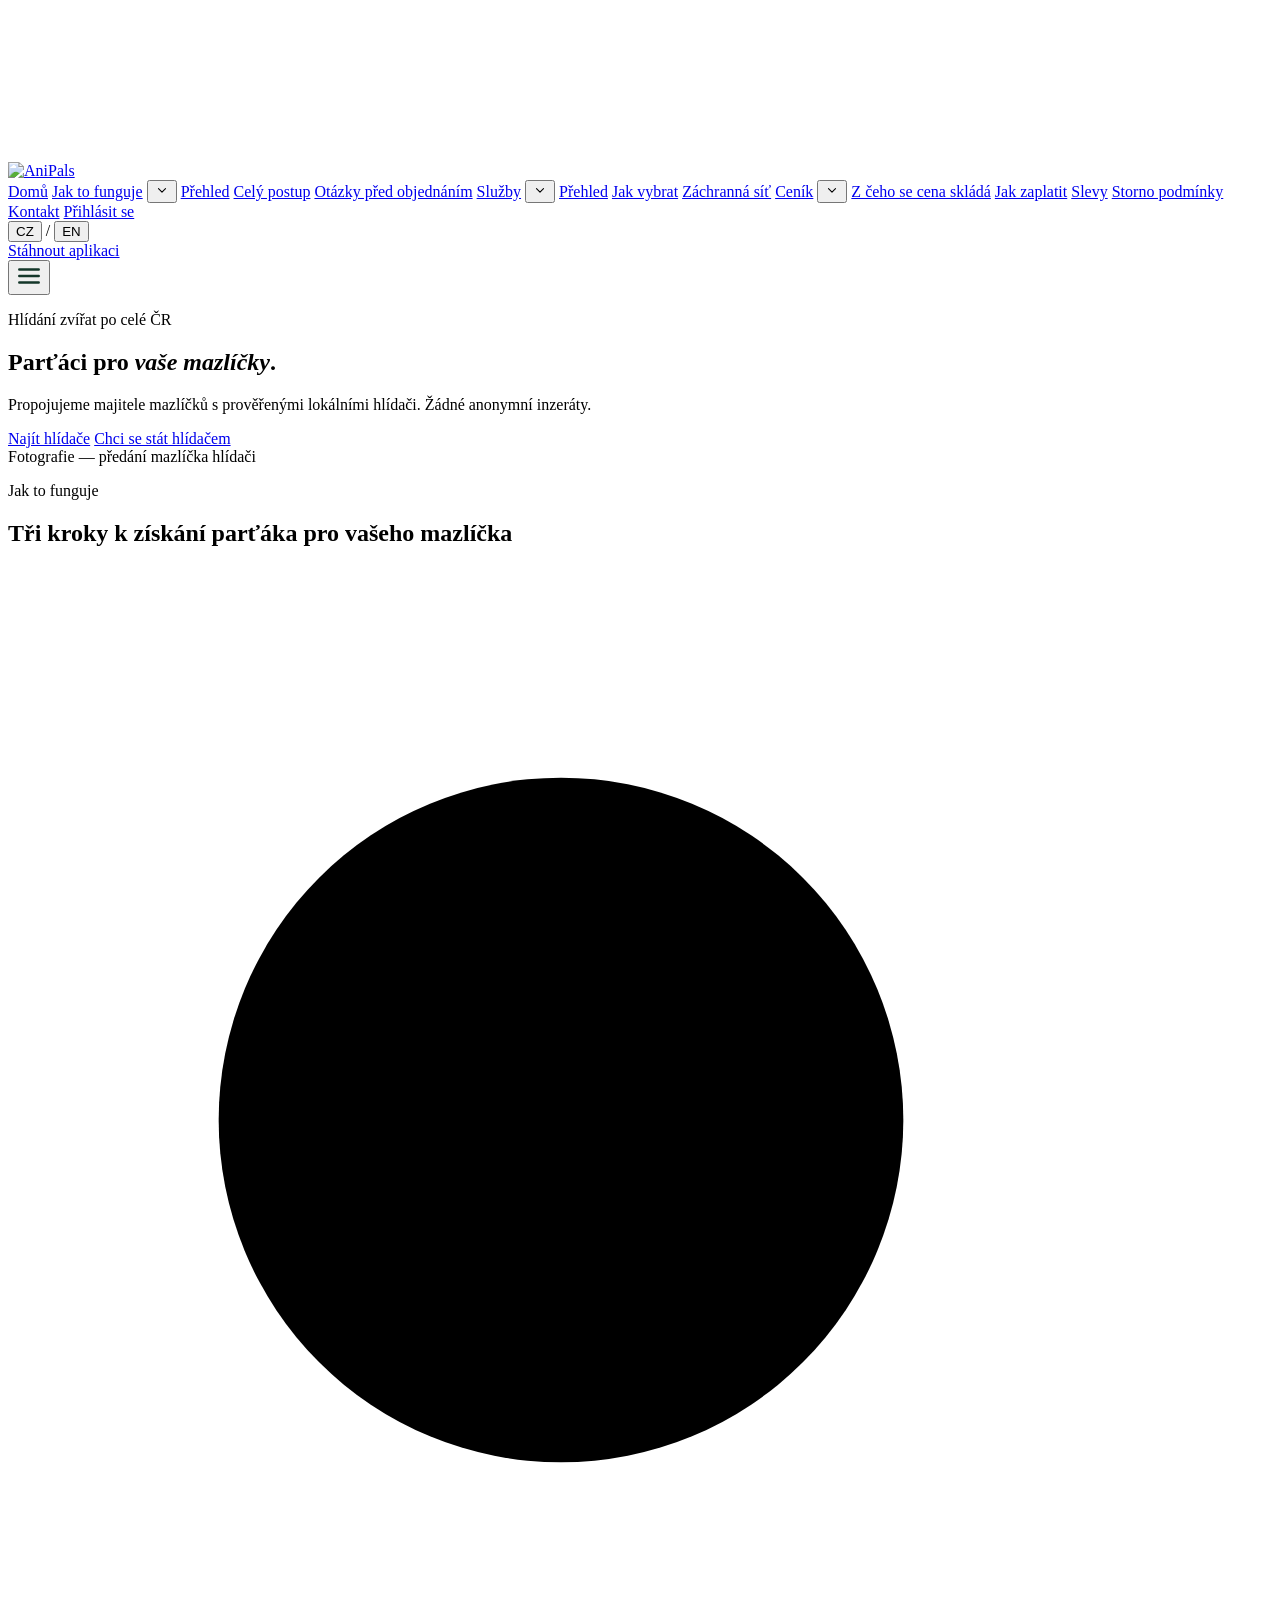
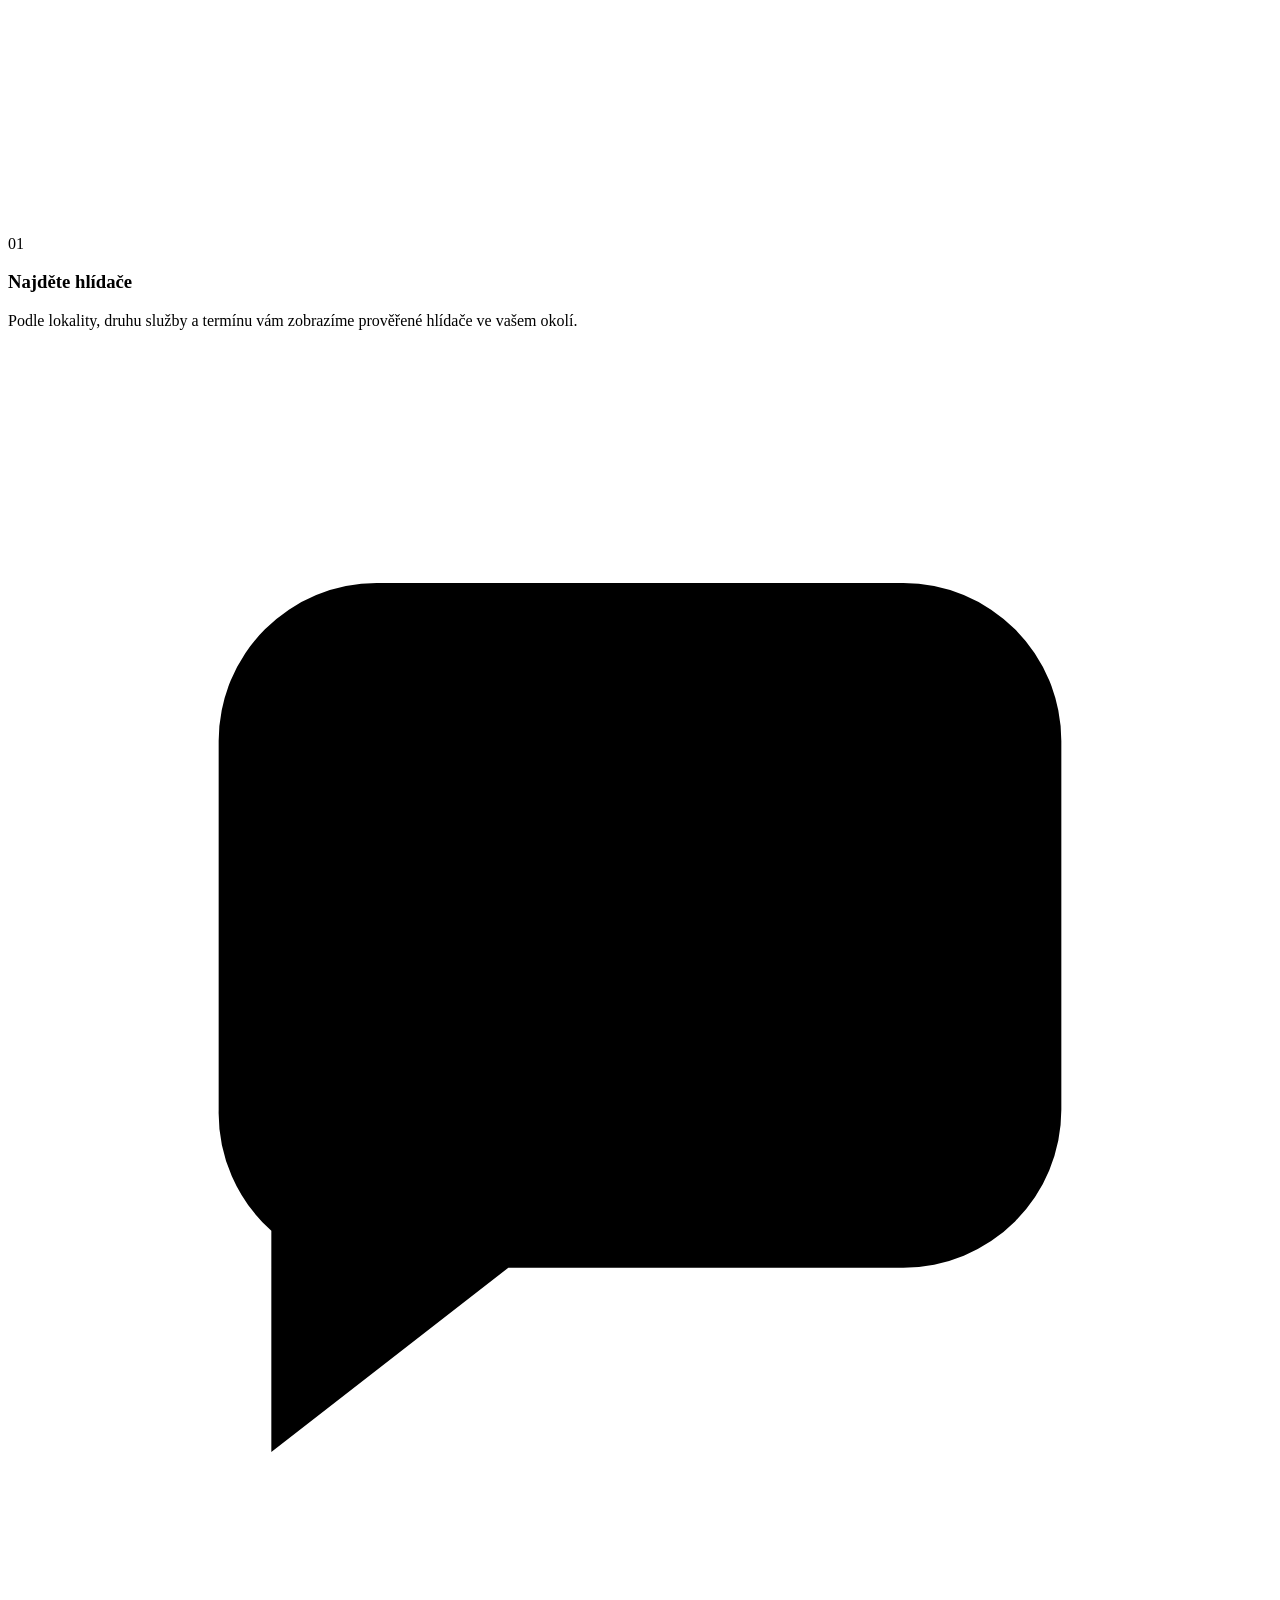
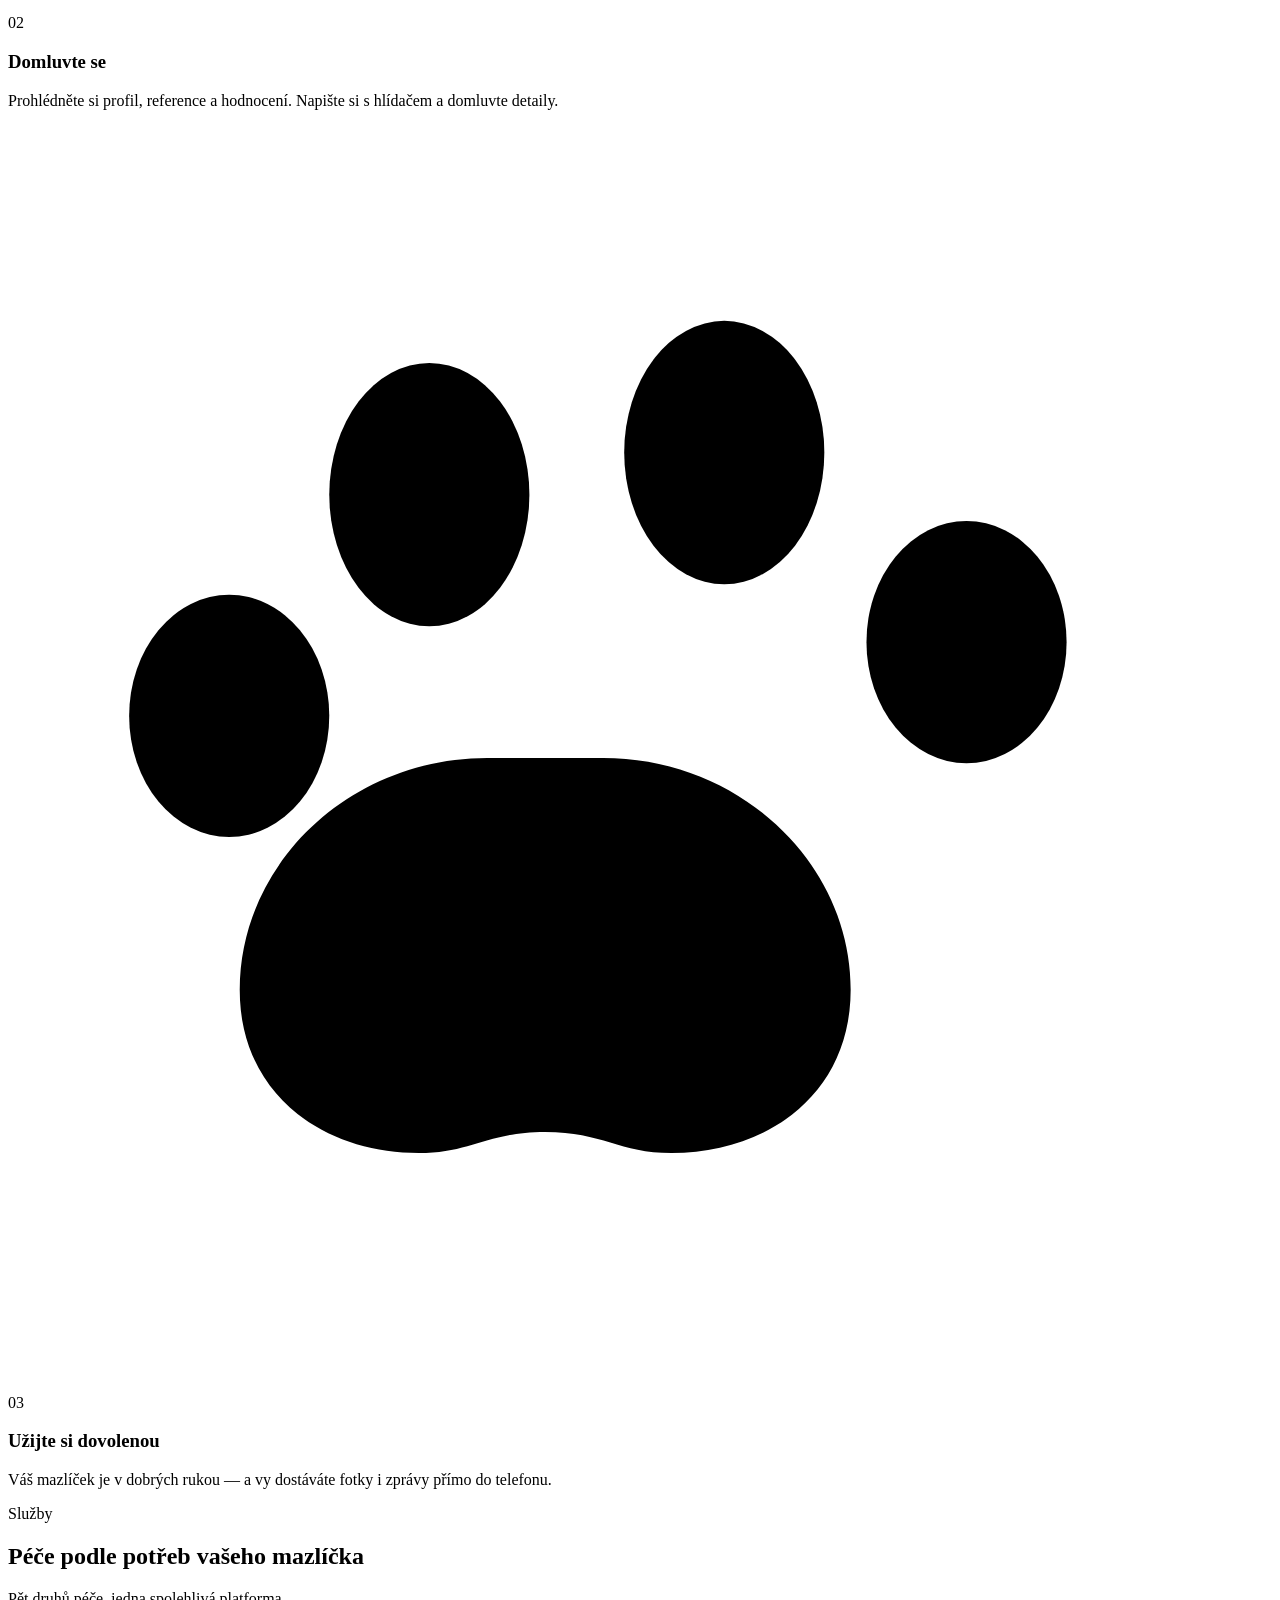
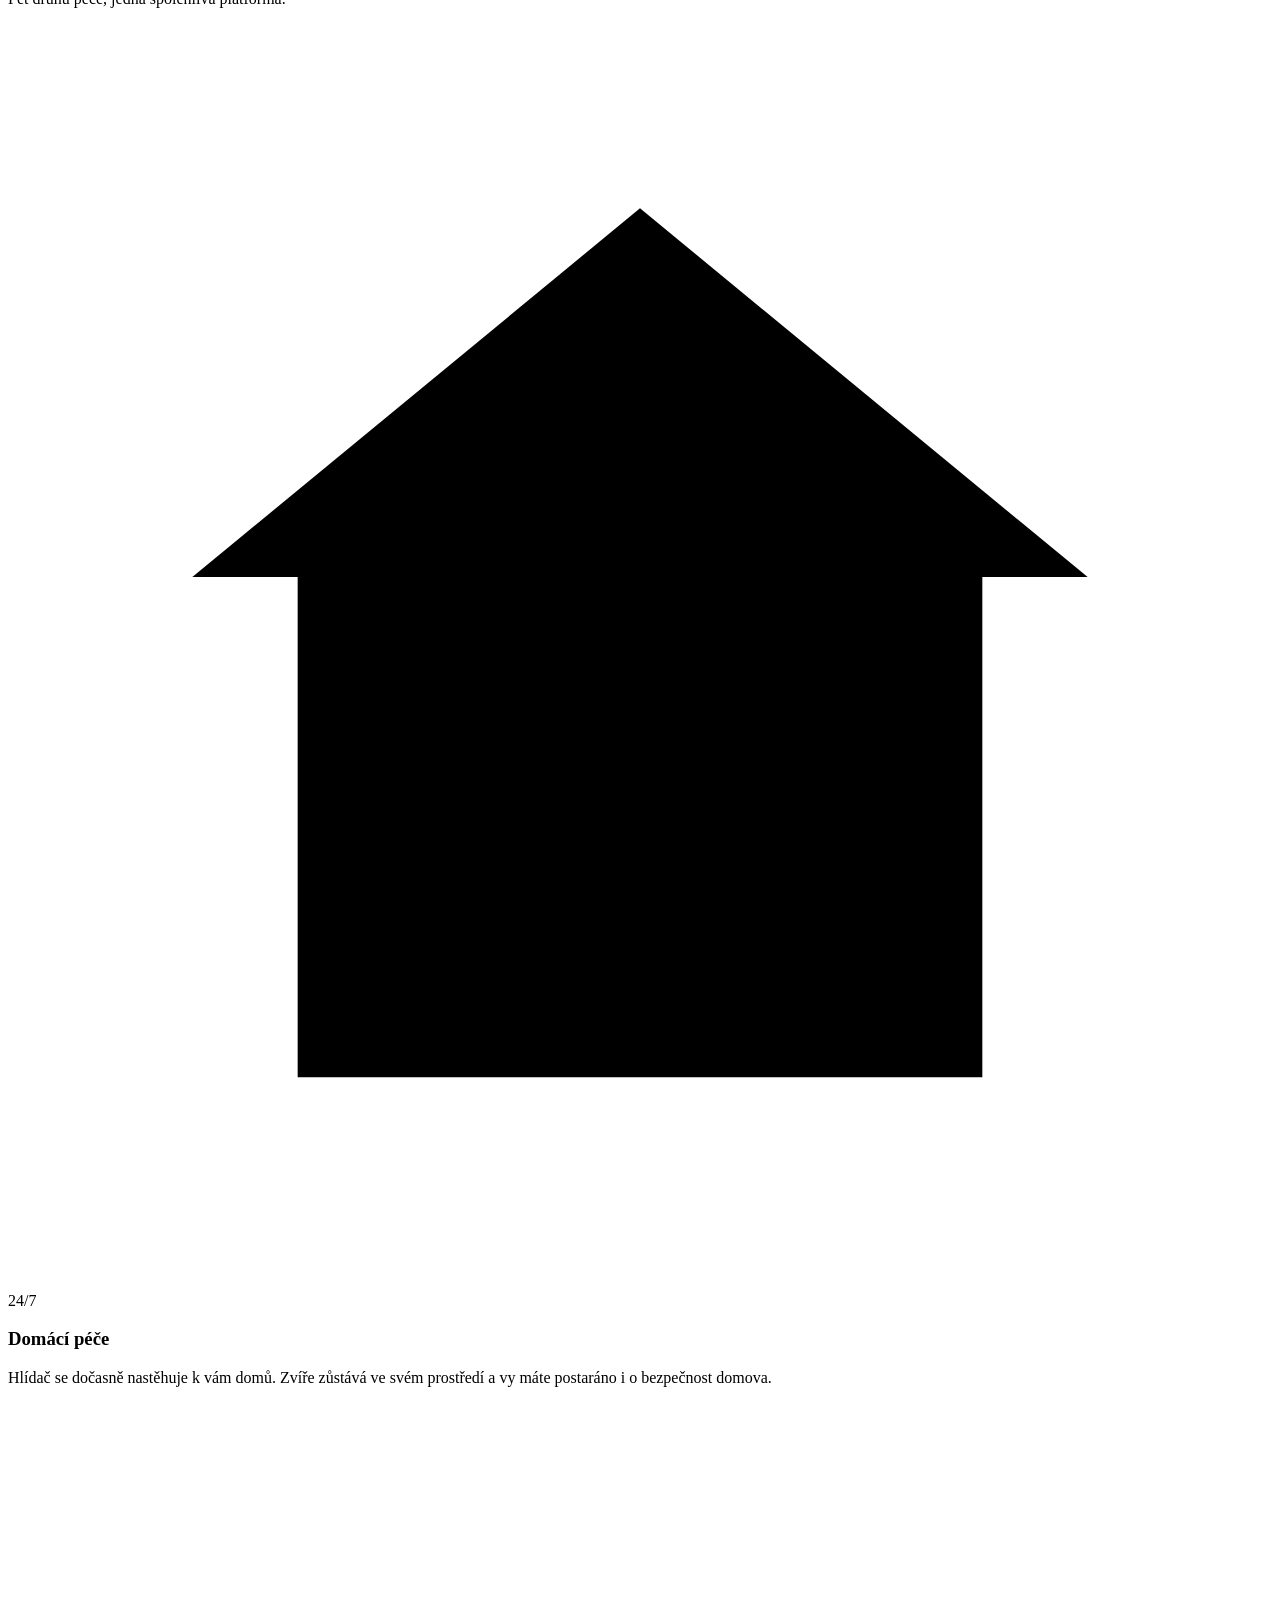
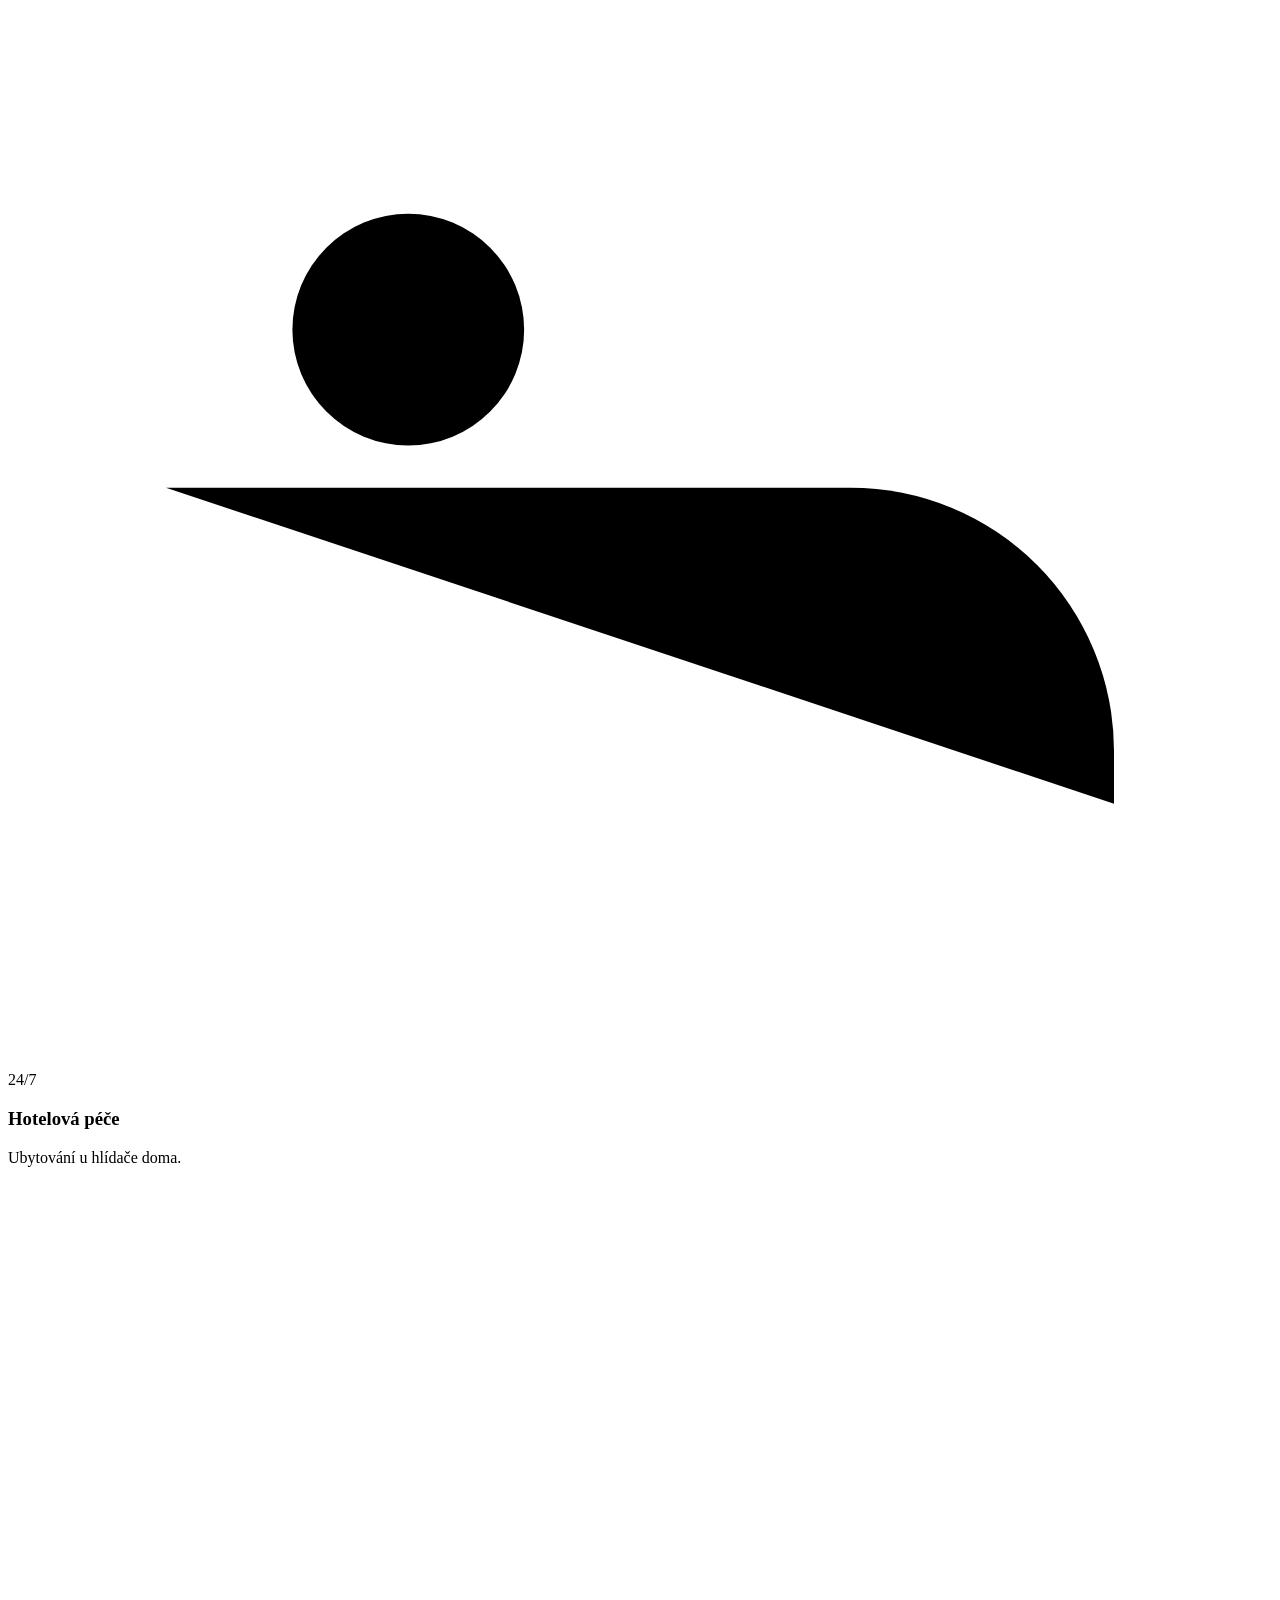
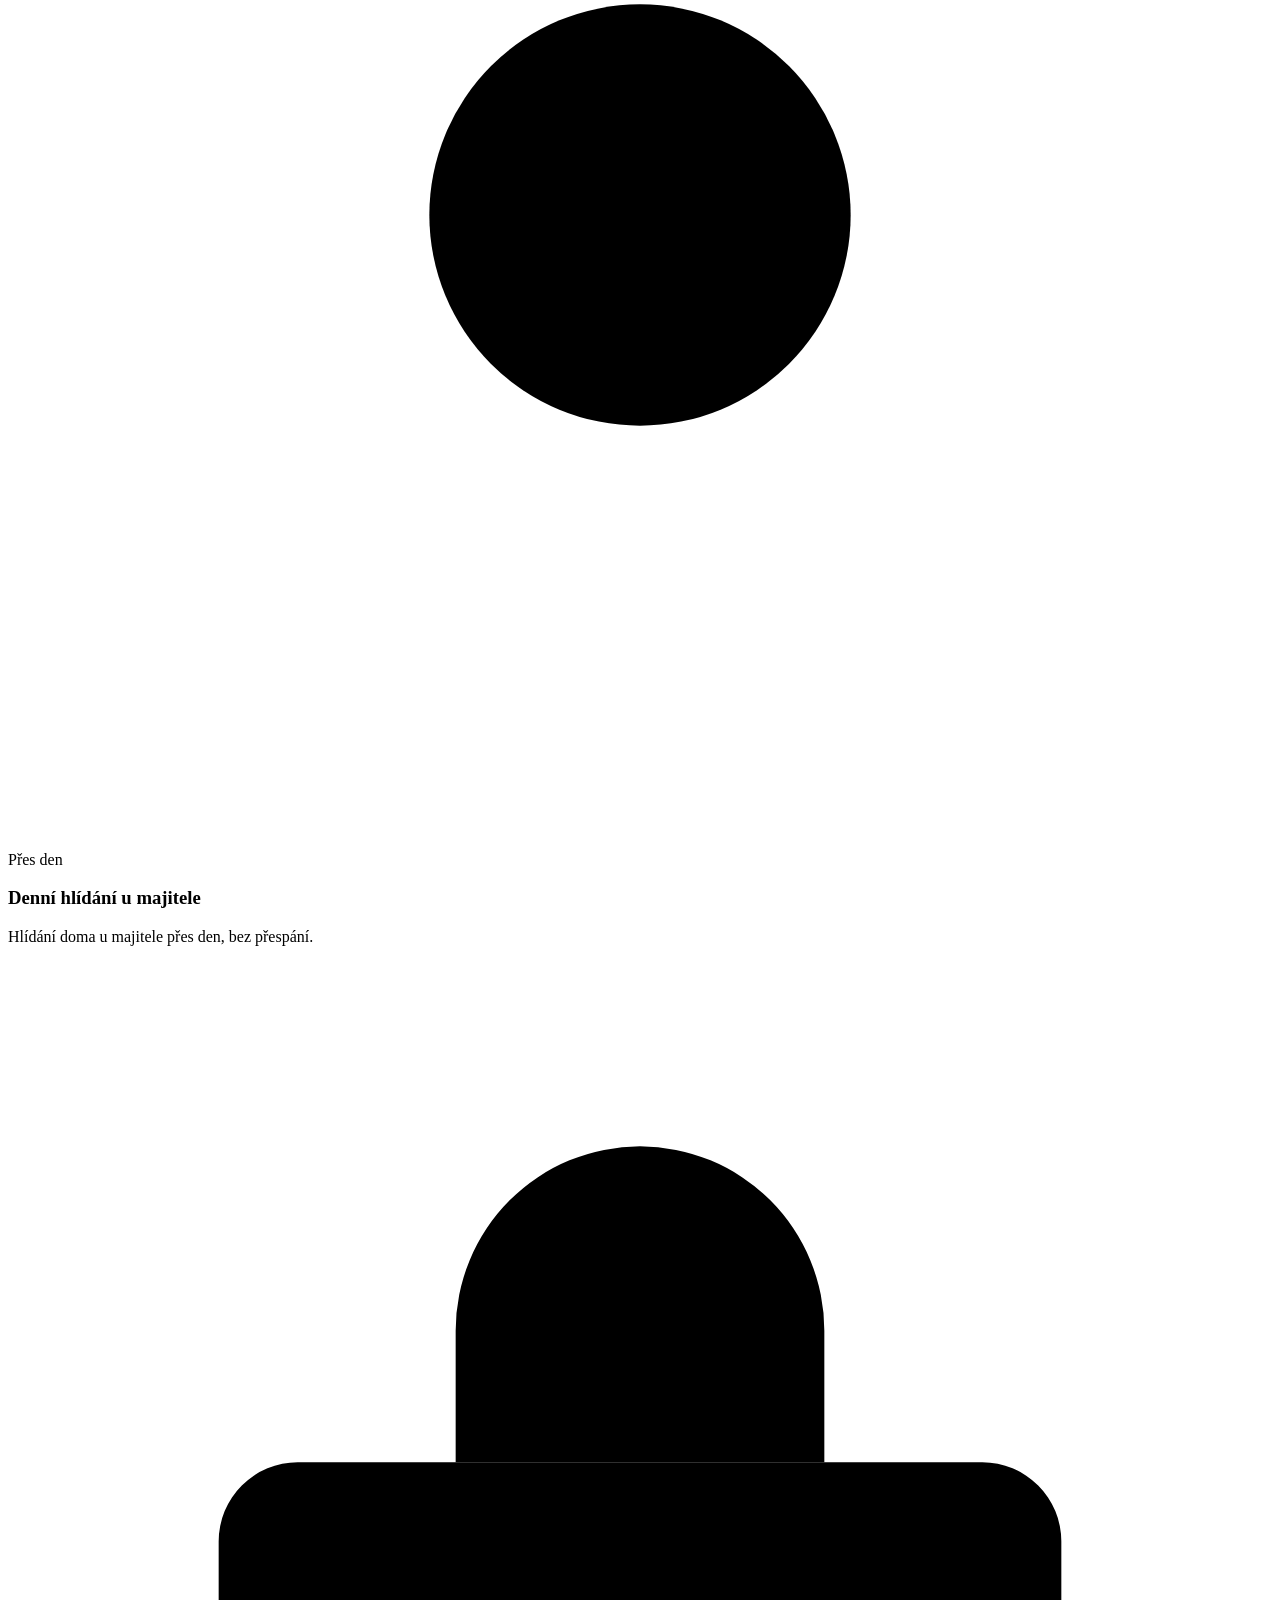
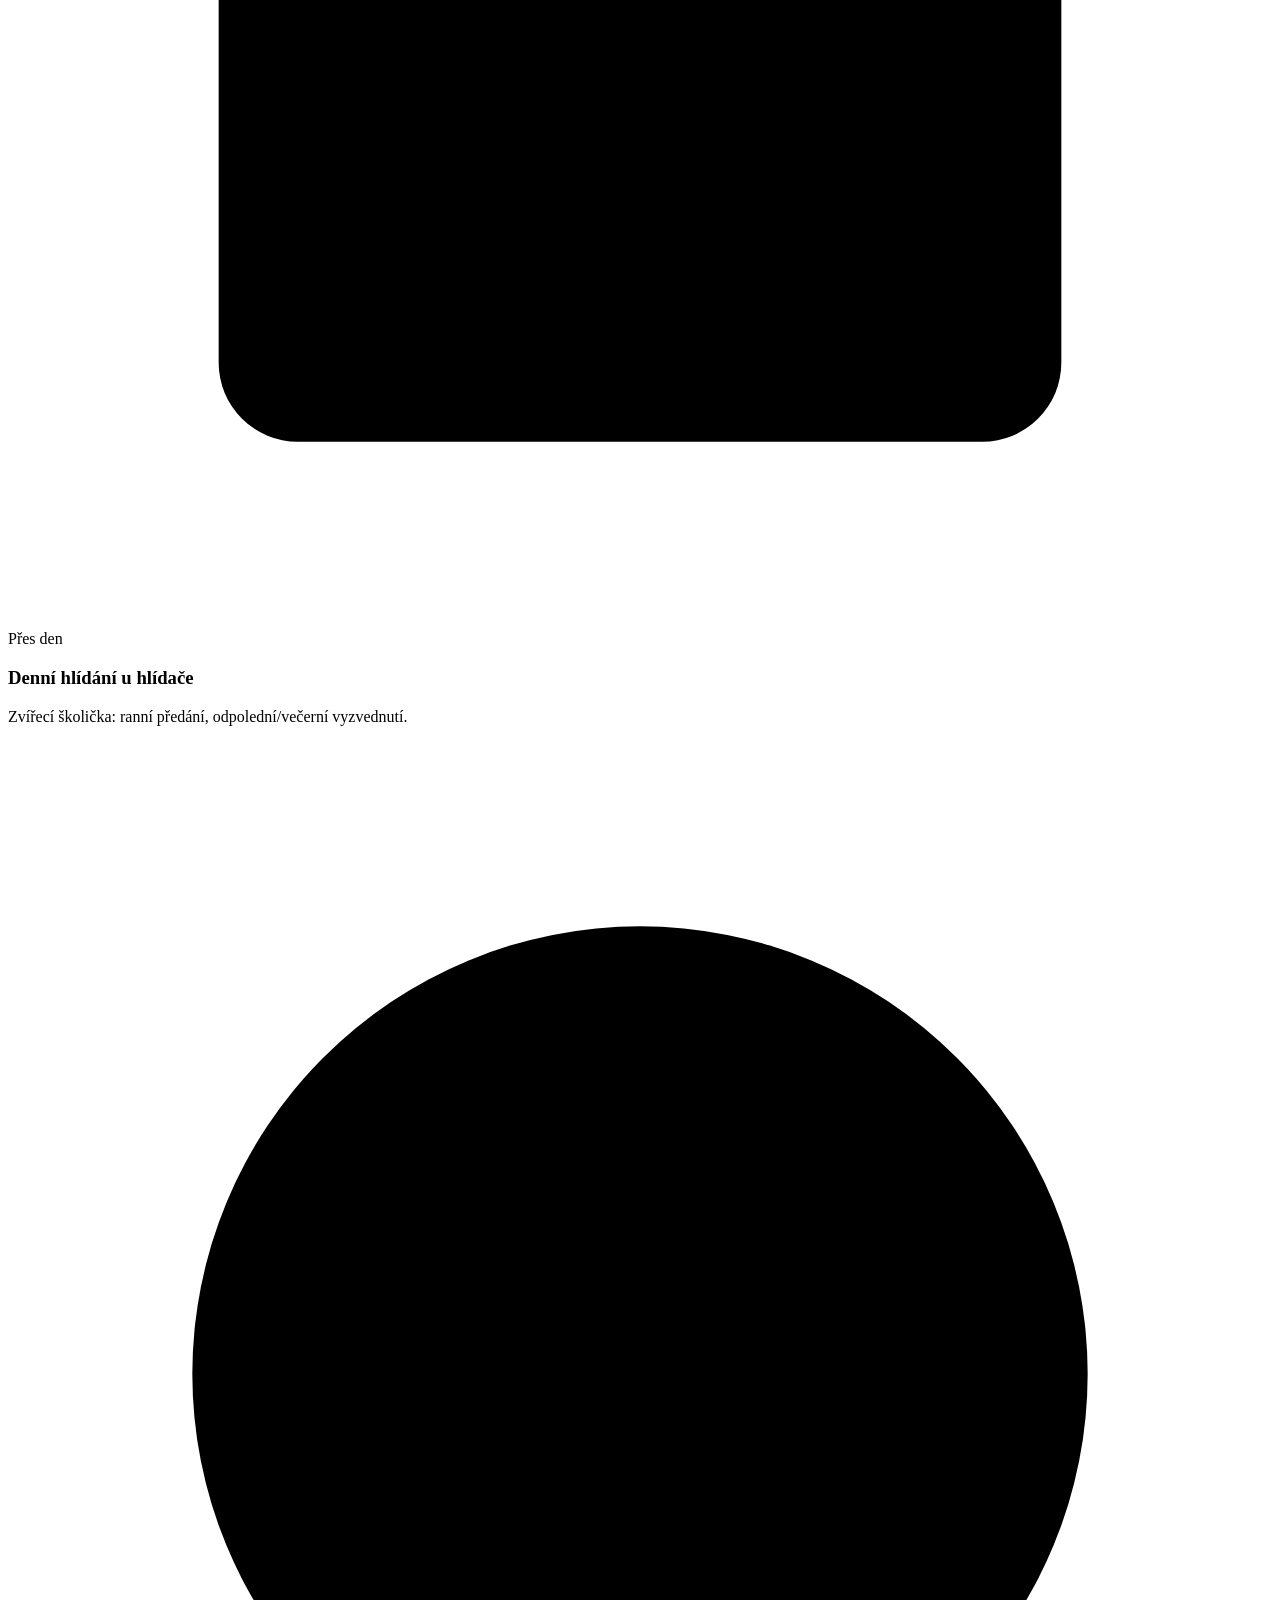
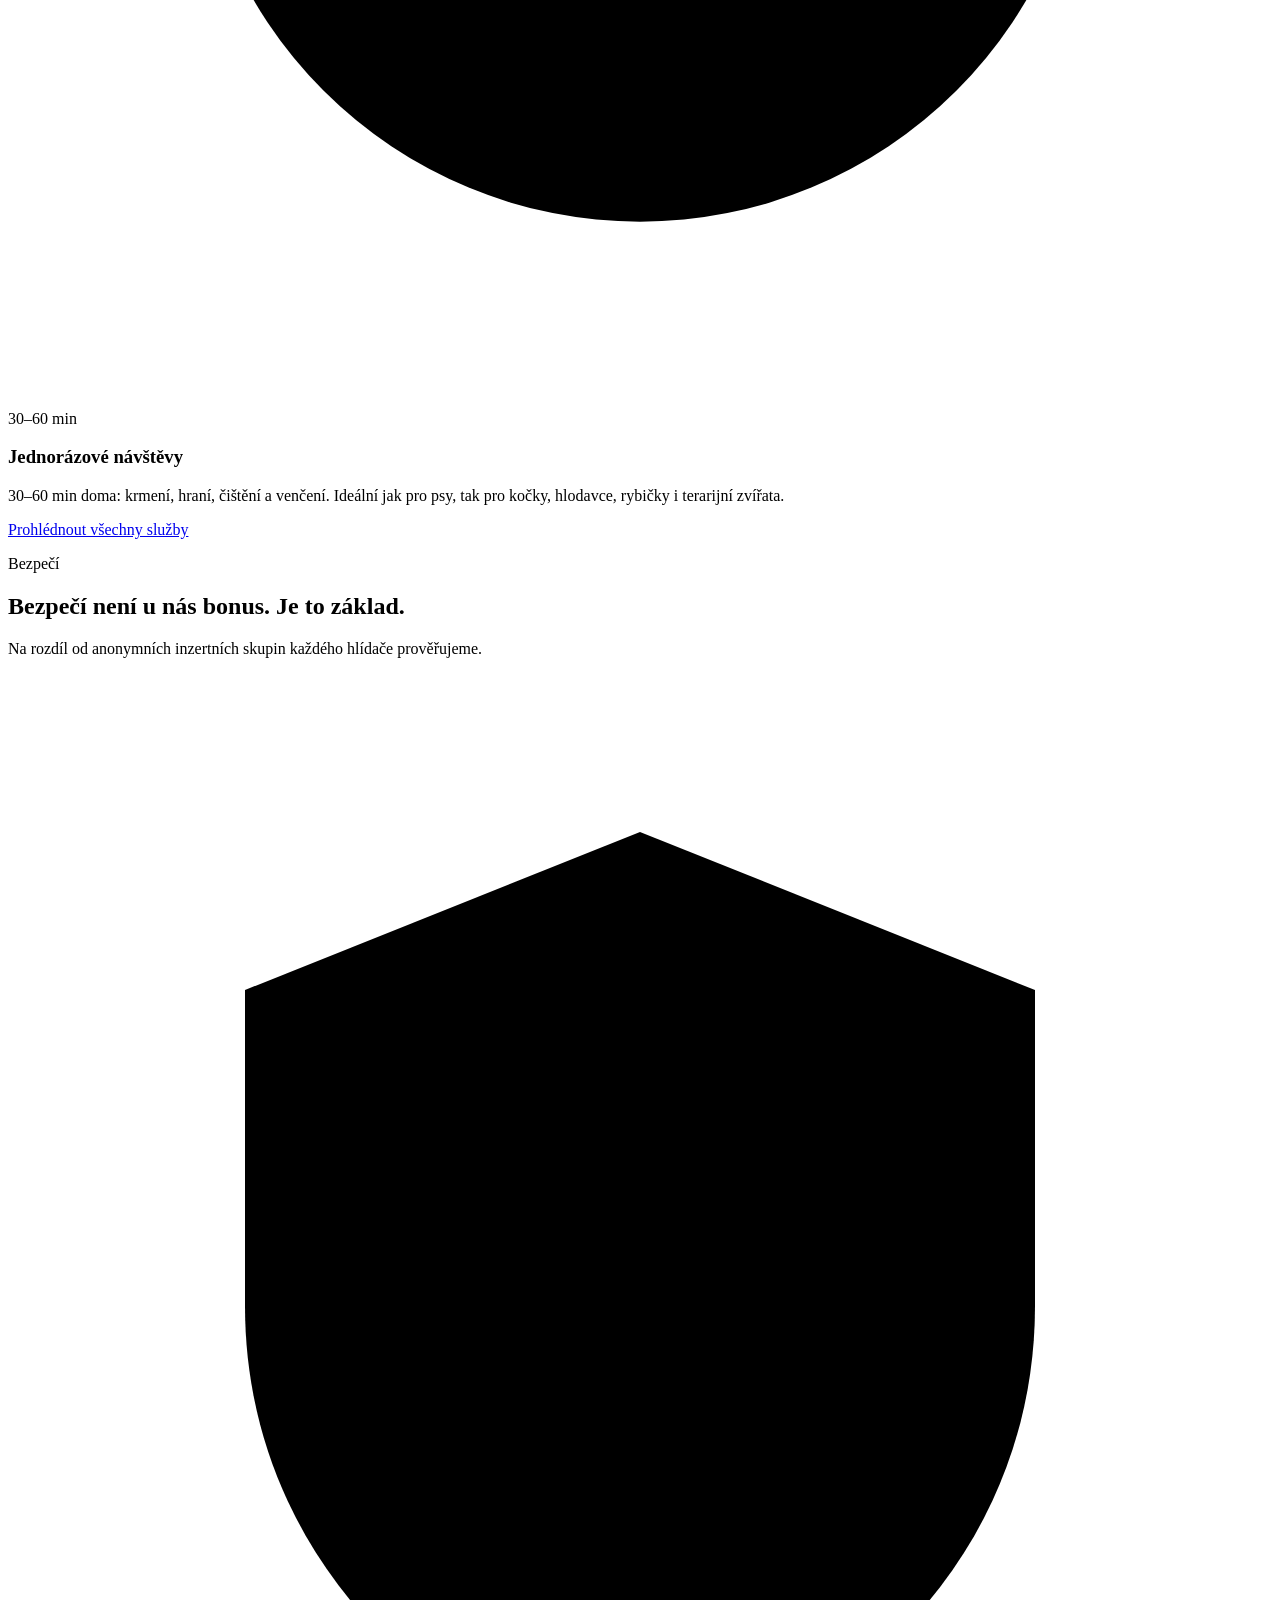
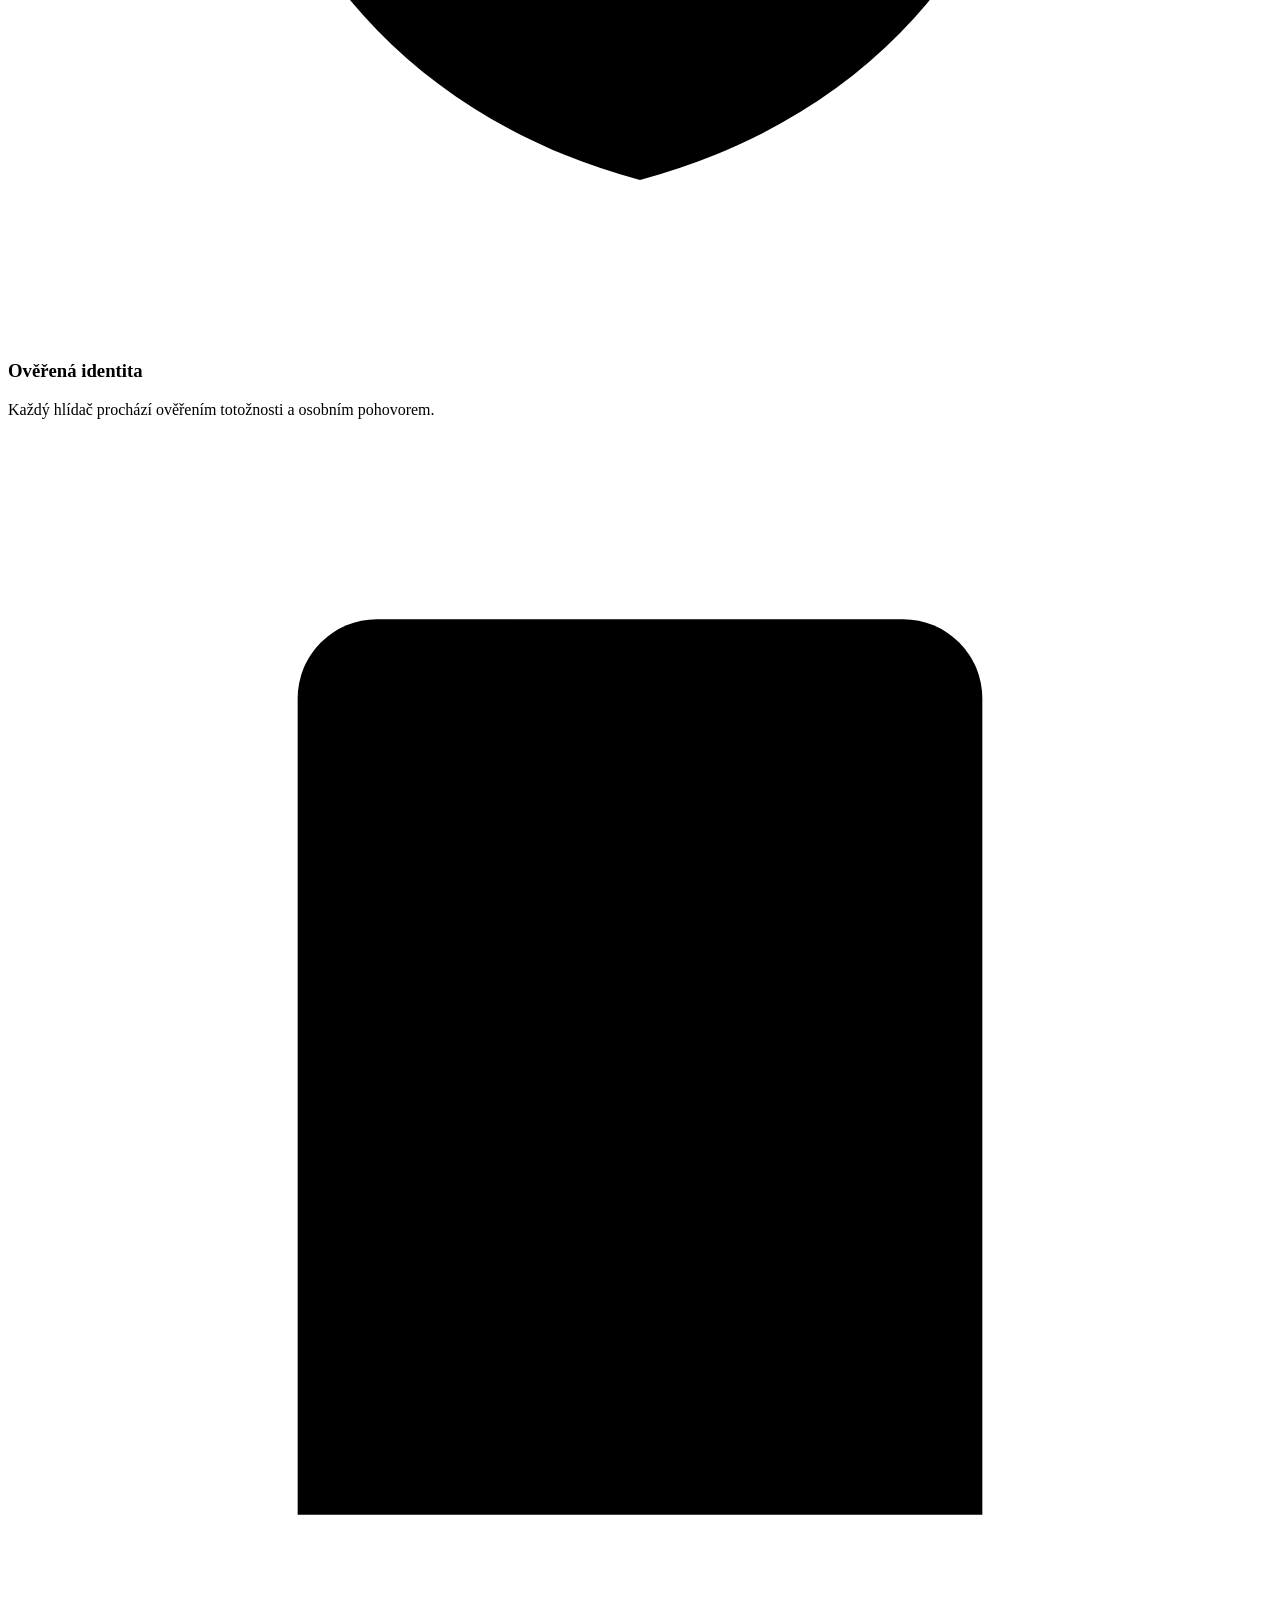
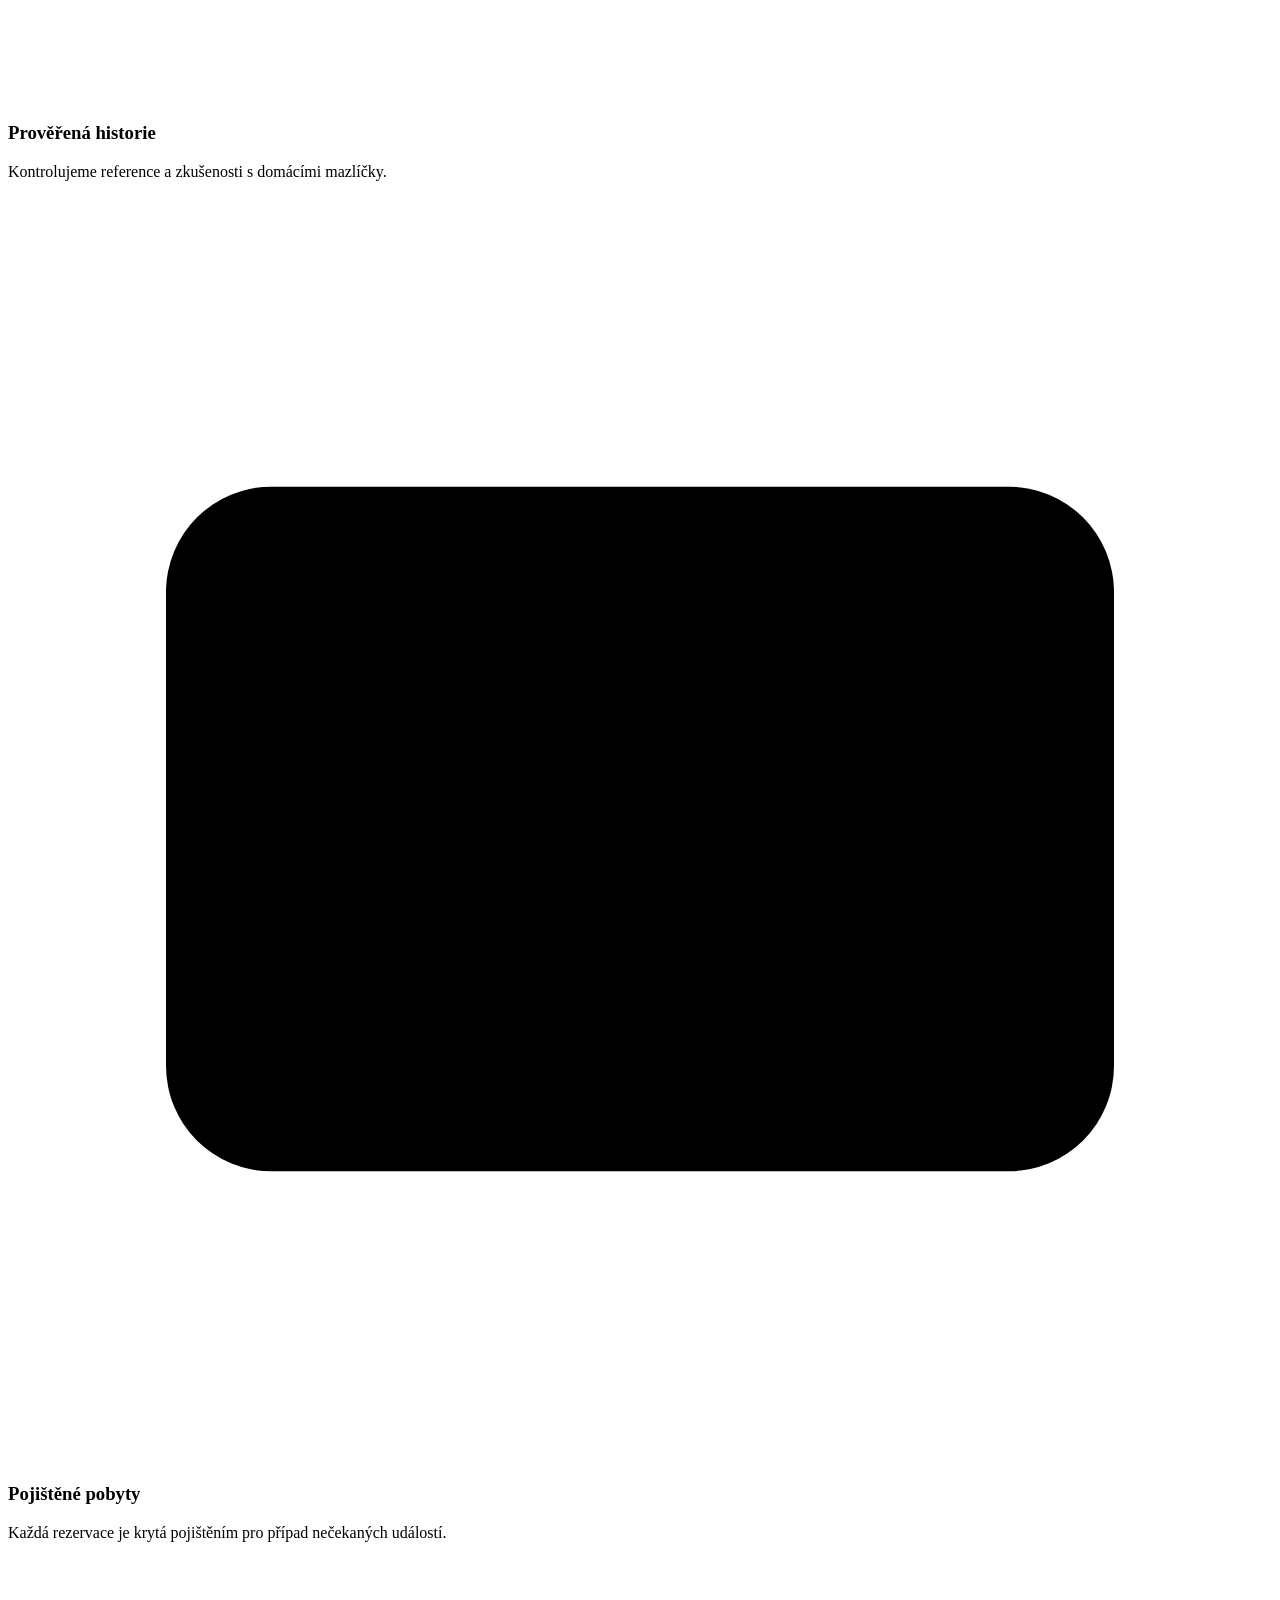
==== index.html @ 9915a4a6 "Add files via upload" ====
<!DOCTYPE html>
<html lang="cs">
<head>
<meta charset="UTF-8">
<meta name="viewport" content="width=device-width, initial-scale=1.0">
<title>AniPals — parťáci pro vaše mazlíčky</title>
<meta name="description" content="Propojujeme majitele mazlíčků s prověřenými lokálními hlídači po celé České republice. Žádné anonymní inzeráty.">
<link rel="preconnect" href="https://fonts.googleapis.com">
<link rel="preconnect" href="https://fonts.gstatic.com" crossorigin>
<link href="https://fonts.googleapis.com/css2?family=Source+Serif+4:opsz,wght@8..60,400..700&family=IBM+Plex+Mono:wght@400;500&family=IBM+Plex+Sans:wght@400;500;600&display=swap" rel="stylesheet">
<link rel="stylesheet" href="css/style.css">
</head>
<body>

<svg id="leash" aria-hidden="true"></svg>

<div class="page">

<header class="hdr">
  <div class="hdr-in">
    <a class="brand" href="index.html" aria-label="AniPals — domů">
      <img src="assets/logo.png" alt="AniPals">
    </a>

    <nav class="menu" id="menu">
      <a href="index.html" aria-current="page">Domů</a>

      <span class="has-sub">
        <a href="jak-to-funguje.html">Jak to funguje</a>
        <button class="sub-toggle" aria-expanded="false" aria-controls="submenu-jak" aria-label="Zobrazit sekce stránky Jak to funguje">
          <svg width="14" height="14" viewBox="0 0 24 24" fill="none" stroke="currentColor" stroke-width="1.9" stroke-linecap="round" stroke-linejoin="round" aria-hidden="true"><path d="M6 9.5l6 6 6-6"/></svg>
        </button>
        <span class="submenu" id="submenu-jak">
          <a href="jak-to-funguje.html#prehled">Přehled</a>
          <a href="jak-to-funguje.html#postup">Celý postup</a>
          <a href="jak-to-funguje.html#otazky">Otázky před objednáním</a>
        </span>
      </span>

      <span class="has-sub">
        <a href="sluzby.html">Služby</a>
        <button class="sub-toggle" aria-expanded="false" aria-controls="submenu-sluzby" aria-label="Zobrazit sekce stránky Služby">
          <svg width="14" height="14" viewBox="0 0 24 24" fill="none" stroke="currentColor" stroke-width="1.9" stroke-linecap="round" stroke-linejoin="round" aria-hidden="true"><path d="M6 9.5l6 6 6-6"/></svg>
        </button>
        <span class="submenu" id="submenu-sluzby">
          <a href="sluzby.html#sluzby">Přehled</a>
          <a href="sluzby.html#jak-vybrat">Jak vybrat</a>
          <a href="sluzby.html#zachranna-sit">Záchranná síť</a>
        </span>
      </span>

      <span class="has-sub">
        <a href="cenik.html">Ceník</a>
        <button class="sub-toggle" aria-expanded="false" aria-controls="submenu-cenik" aria-label="Zobrazit sekce stránky Ceník">
          <svg width="14" height="14" viewBox="0 0 24 24" fill="none" stroke="currentColor" stroke-width="1.9" stroke-linecap="round" stroke-linejoin="round" aria-hidden="true"><path d="M6 9.5l6 6 6-6"/></svg>
        </button>
        <span class="submenu" id="submenu-cenik">
          <a href="cenik.html#z-ceho-se-cena-sklada">Z čeho se cena skládá</a>
          <a href="cenik.html#jak-zaplatit">Jak zaplatit</a>
          <a href="cenik.html#slevy">Slevy</a>
          <a href="cenik.html#storno">Storno podmínky</a>
        </span>
      </span>

      <a href="#kontakt">Kontakt</a>
      <a href="prihlaseni.html" class="menu-login">Přihlásit se</a>
    </nav>

    <div class="hdr-right">
      <div class="lang" role="group" aria-label="Volba jazyka">
        <button type="button" aria-current="true">CZ</button>
        <span class="bar" aria-hidden="true">/</span>
        <button type="button">EN</button>
      </div>
      <a href="index.html#stahnout" class="btn is-solid is-mini">Stáhnout aplikaci</a>
    </div>

    <button class="burger" id="burger" aria-label="Otevřít menu" aria-expanded="false" aria-controls="menu">
      <svg width="26" height="26" viewBox="0 0 24 24" fill="none" stroke="#14372A" stroke-width="2.2" stroke-linecap="round"><path d="M3 6h18M3 12h18M3 18h18"/></svg>
    </button>
  </div>
</header>

<main id="top">

  <section class="hero" data-stop>
    <div class="wrap hero-grid">
      <div>
        <p class="eyebrow">Hlídání zvířat po celé ČR</p>
        <h1>Parťáci pro <em>vaše mazlíčky</em>.</h1>
        <p class="lede">Propojujeme majitele mazlíčků s prověřenými lokálními hlídači. Žádné anonymní inzeráty.</p>
        <div class="cta-row">
          <a href="sluzby.html" class="btn is-solid">Najít hlídače</a>
          <a href="#kontakt" class="btn is-line">Chci se stát hlídačem</a>
        </div>
      </div>
      <div class="hero-photo">Fotografie — předání mazlíčka hlídači</div>
    </div>
  </section>

  <section class="sec on-sage" id="jak" data-stop>
    <div class="wrap">
      <div class="sec-head">
        <p class="eyebrow">Jak to funguje</p>
        <h2>Tři kroky k získání parťáka pro vašeho mazlíčka</h2>
      </div>
      <div class="steps">
        <div class="step">
          <div class="row">
            <svg class="ico" viewBox="0 0 24 24" aria-hidden="true"><circle cx="10.5" cy="10.5" r="6.5"/><path d="M20 20l-4.6-4.6"/></svg>
            <span class="num">01</span>
          </div>
          <h3>Najděte hlídače</h3>
          <p>Podle lokality, druhu služby a termínu vám zobrazíme prověřené hlídače ve vašem okolí.</p>
        </div>
        <div class="step">
          <div class="row">
            <svg class="ico" viewBox="0 0 24 24" aria-hidden="true"><path d="M20 14.5a3 3 0 0 1-3 3H9.5L5 21v-4.2A3 3 0 0 1 4 14.5v-7a3 3 0 0 1 3-3h10a3 3 0 0 1 3 3z"/><path d="M8.5 9h7M8.5 12.5h4.5"/></svg>
            <span class="num">02</span>
          </div>
          <h3>Domluvte se</h3>
          <p>Prohlédněte si profil, reference a hodnocení. Napište si s hlídačem a domluvte detaily.</p>
        </div>
        <div class="step">
          <div class="row">
            <svg class="ico" viewBox="0 0 24 24" aria-hidden="true"><ellipse cx="8" cy="7" rx="1.9" ry="2.5"/><ellipse cx="13.6" cy="6.2" rx="1.9" ry="2.5"/><ellipse cx="18.2" cy="9.8" rx="1.9" ry="2.3"/><ellipse cx="4.2" cy="11.2" rx="1.9" ry="2.3"/><path d="M11.3 12c2.6 0 4.7 2 4.7 4.4 0 2-1.6 3.1-3.4 3.1-1 0-1.3-.4-2.4-.4s-1.4.4-2.4.4c-1.8 0-3.4-1.1-3.4-3.1C4.4 14 6.5 12 9.1 12z"/></svg>
            <span class="num">03</span>
          </div>
          <h3>Užijte si dovolenou</h3>
          <p>Váš mazlíček je v dobrých rukou — a vy dostáváte fotky i zprávy přímo do telefonu.</p>
        </div>
      </div>
    </div>
  </section>

  <section class="sec" id="sluzby" data-stop>
    <div class="wrap">
      <div class="sec-head">
        <p class="eyebrow">Služby</p>
        <h2>Péče podle potřeb vašeho mazlíčka</h2>
        <p class="sub">Pět druhů péče, jedna spolehlivá platforma.</p>
      </div>
      <div class="svcs">
        <article class="svc">
          <div class="row">
            <svg class="ico" viewBox="0 0 24 24" aria-hidden="true"><path d="M3.5 10.5 12 3.5l8.5 7"/><path d="M5.5 9.6V20h13V9.6"/><path d="M12 17.4s-2.5-1.6-2.5-3.2c0-.9.7-1.6 1.5-1.6.5 0 .9.3 1 .7.1-.4.5-.7 1-.7.8 0 1.5.7 1.5 1.6 0 1.6-2.5 3.2-2.5 3.2z"/></svg>
            <span class="tick">24/7</span>
          </div>
          <h3>Domácí péče</h3>
          <p>Hlídač se dočasně nastěhuje k vám domů. Zvíře zůstává ve svém prostředí a vy máte postaráno i o bezpečnost domova.</p>
        </article>
        <article class="svc">
          <div class="row">
            <svg class="ico" viewBox="0 0 24 24" aria-hidden="true"><path d="M3 19V6"/><path d="M3 13h13a5 5 0 0 1 5 5v1"/><path d="M21 19v-1"/><circle cx="7.6" cy="10" r="2.2"/></svg>
            <span class="tick">24/7</span>
          </div>
          <h3>Hotelová péče</h3>
          <p>Ubytování u hlídače doma.</p>
        </article>
        <article class="svc">
          <div class="row">
            <svg class="ico" viewBox="0 0 24 24" aria-hidden="true"><circle cx="12" cy="12" r="4"/><path d="M12 2.5v2.2M12 19.3v2.2M4.3 4.3l1.6 1.6M18.1 18.1l1.6 1.6M2.5 12h2.2M19.3 12h2.2M4.3 19.7l1.6-1.6M18.1 5.9l1.6-1.6"/></svg>
            <span class="tick">Přes den</span>
          </div>
          <h3>Denní hlídání u majitele</h3>
          <p>Hlídání doma u majitele přes den, bez přespání.</p>
        </article>
        <article class="svc">
          <div class="row">
            <svg class="ico" viewBox="0 0 24 24" aria-hidden="true"><path d="M5.5 9.5h13a1.5 1.5 0 0 1 1.5 1.5v8a1.5 1.5 0 0 1-1.5 1.5h-13A1.5 1.5 0 0 1 4 19v-8a1.5 1.5 0 0 1 1.5-1.5z"/><path d="M8.5 9.5V7a3.5 3.5 0 0 1 7 0v2.5"/><path d="M9 14.5h6"/></svg>
            <span class="tick">Přes den</span>
          </div>
          <h3>Denní hlídání u hlídače</h3>
          <p>Zvířecí školička: ranní předání, odpolední/večerní vyzvednutí.</p>
        </article>
        <article class="svc is-wide">
          <div class="row">
            <svg class="ico" viewBox="0 0 24 24" aria-hidden="true"><circle cx="12" cy="12" r="8.5"/><path d="M12 7v5.2l3.2 2"/></svg>
            <span class="tick">30–60 min</span>
          </div>
          <h3>Jednorázové návštěvy</h3>
          <p>30–60 min doma: krmení, hraní, čištění a venčení. Ideální jak pro psy, tak pro kočky, hlodavce, rybičky i terarijní zvířata.</p>
        </article>
      </div>
      <div class="cta-row">
        <a href="sluzby.html" class="btn is-line">Prohlédnout všechny služby</a>
      </div>
    </div>
  </section>

  <section class="sec on-forest" id="bezpeci" data-stop>
    <div class="wrap">
      <div class="sec-head">
        <p class="eyebrow">Bezpečí</p>
        <h2>Bezpečí není u nás bonus. Je to základ.</h2>
        <p class="sub">Na rozdíl od anonymních inzertních skupin každého hlídače prověřujeme.</p>
      </div>
      <div class="pillars">
        <div class="pillar">
          <svg class="ico" viewBox="0 0 24 24" aria-hidden="true"><path d="M12 3l7.5 3v6c0 4.3-3 7.8-7.5 9-4.5-1.2-7.5-4.7-7.5-9V6z"/><path d="M9 12l2.2 2.2L15.3 10"/></svg>
          <h3>Ověřená identita</h3><p>Každý hlídač prochází ověřením totožnosti a osobním pohovorem.</p>
        </div>
        <div class="pillar">
          <svg class="ico" viewBox="0 0 24 24" aria-hidden="true"><path d="M7 3.5h10a1.5 1.5 0 0 1 1.5 1.5v15.5h-13V5A1.5 1.5 0 0 1 7 3.5z"/><path d="M9 9.5h6M9 13h6M9 16.5h3.5"/></svg>
          <h3>Prověřená historie</h3><p>Kontrolujeme reference a zkušenosti s domácími mazlíčky.</p>
        </div>
        <div class="pillar">
          <svg class="ico" viewBox="0 0 24 24" aria-hidden="true"><rect x="3" y="5.5" width="18" height="13" rx="2"/><path d="M3 10h18M6.5 14.5h3"/></svg>
          <h3>Pojištěné pobyty</h3><p>Každá rezervace je krytá pojištěním pro případ nečekaných událostí.</p>
        </div>
        <div class="pillar">
          <svg class="ico" viewBox="0 0 24 24" aria-hidden="true"><path d="M12 3.8l2.5 5.1 5.6.8-4.1 4 1 5.5-5-2.6-5 2.6 1-5.5-4.1-4 5.6-.8z"/></svg>
          <h3>Transparentní hodnocení</h3><p>Recenze píší jen ověření majitelé po skutečné rezervaci.</p>
        </div>
      </div>
    </div>
  </section>

  <section class="close" id="stahnout" data-stop>
    <div class="wrap">
      <h2>Váš mazlíček si zaslouží nejlepší péči.</h2>
      <p>Parťáci pro vaše mazlíčky.</p>
      <a href="sluzby.html" class="btn is-solid">Najít hlídače</a>
    </div>
  </section>

</main>

<footer class="ftr" id="kontakt">
  <div class="wrap">
    <div class="ftr-grid">
      <div>
        <div class="ftr-brand">AniPals</div>
        <p style="margin-top:8px;">Parťáci pro vaše mazlíčky. Ověření hlídači po celé České republice.</p>
      </div>
      <div>
        <h4>Platforma</h4>
        <ul>
          <li><a href="jak-to-funguje.html">Jak to funguje</a></li>
          <li><a href="sluzby.html">Služby</a></li>
          <li><a href="cenik.html">Ceník</a></li>
        </ul>
      </div>
      <div>
        <h4>Pro hlídače</h4>
        <ul>
          <li><a href="registrace-hlidac.html">Staňte se hlídačem</a></li>
          <li><a href="index.html#bezpeci">Bezpečnost a pojištění</a></li>
          <li><a href="jak-to-funguje.html#otazky">Časté dotazy</a></li>
        </ul>
      </div>
      <div>
        <h4>Kontakt</h4>
        <ul>
          <li><a href="mailto:info@anipals.cz">info@anipals.cz</a></li>
          <li><a href="#">Instagram</a></li>
          <li><a href="#">Facebook</a></li>
        </ul>
      </div>
    </div>
    <div class="ftr-btm">
      <span>© 2026 AniPals — parťáci pro vaše mazlíčky.</span>
      <span><a href="podminky.html">Obchodní podmínky</a> · <a href="soukromi.html">Ochrana osobních údajů</a> · <a href="cookies.html">Cookies</a></span>
    </div>
  </div>
</footer>

</div><!-- /.page -->

<script src="js/script.js"></script>
</body>
</html>
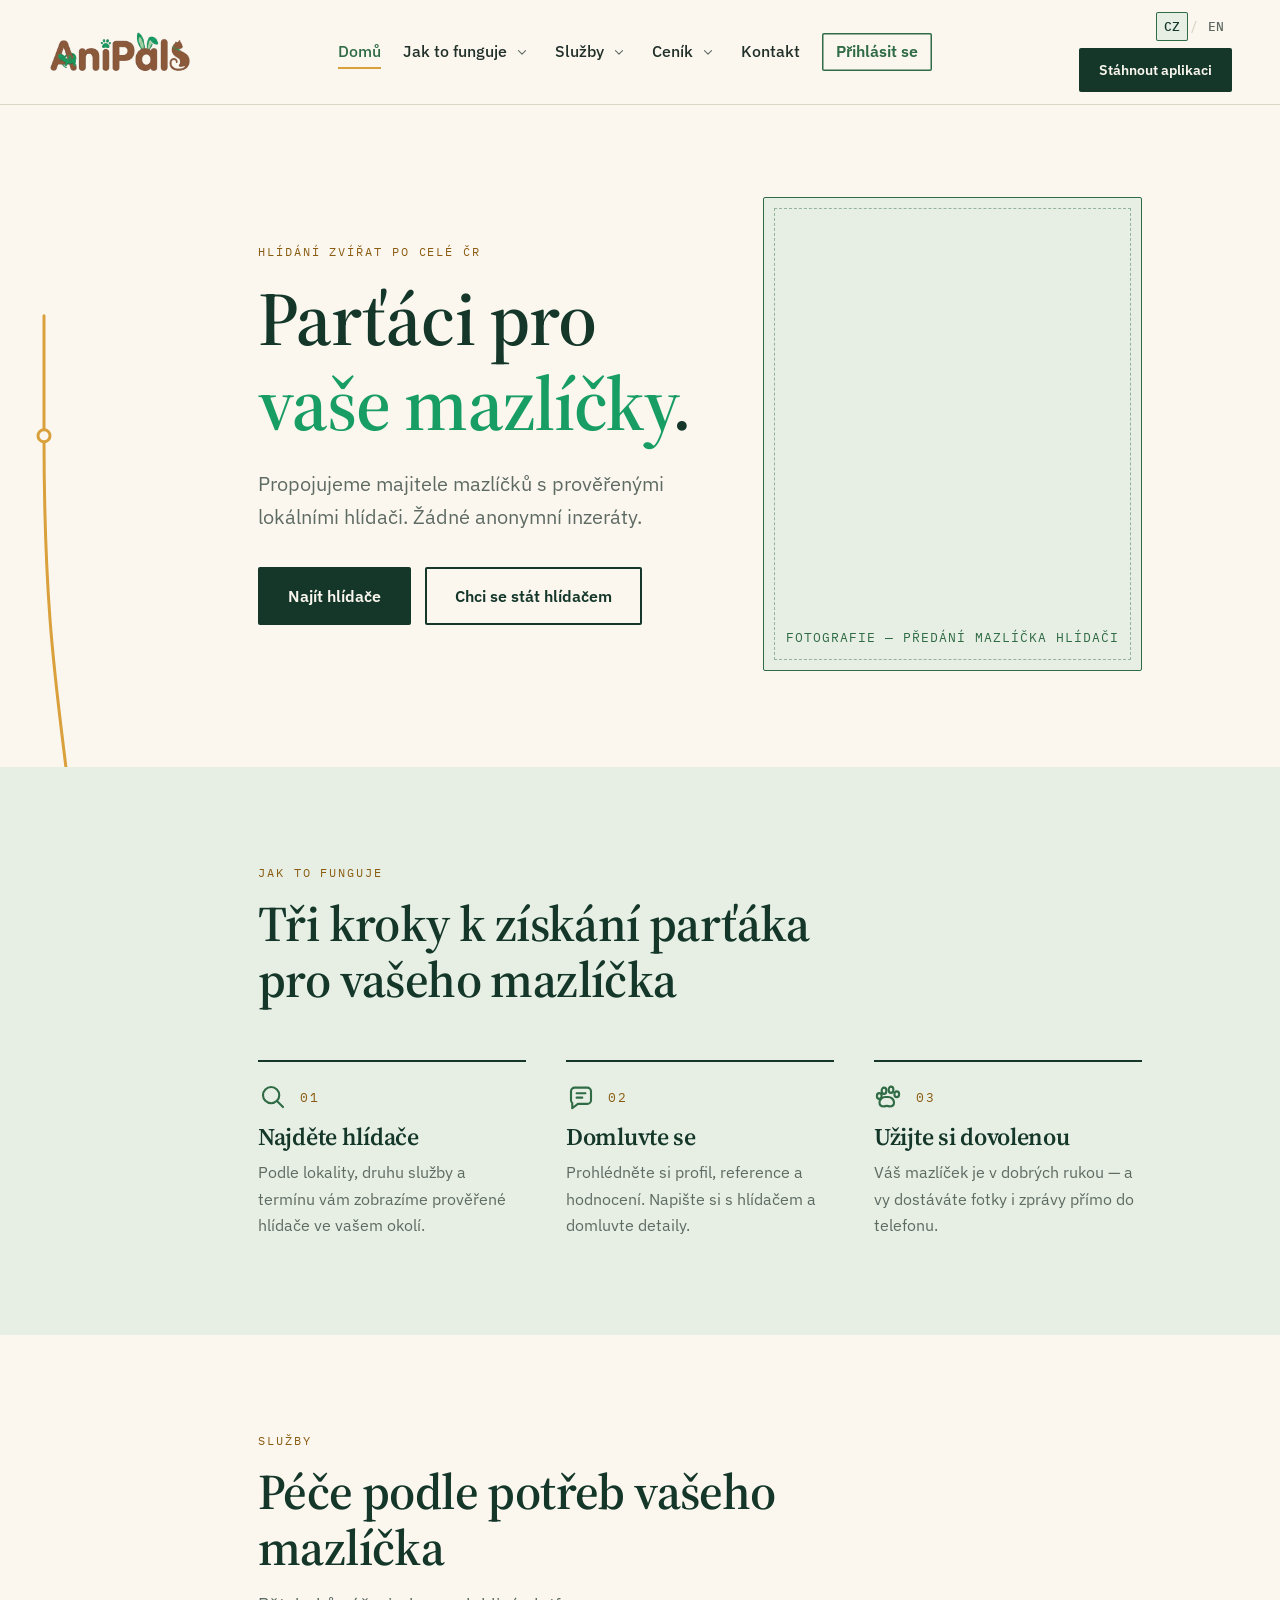
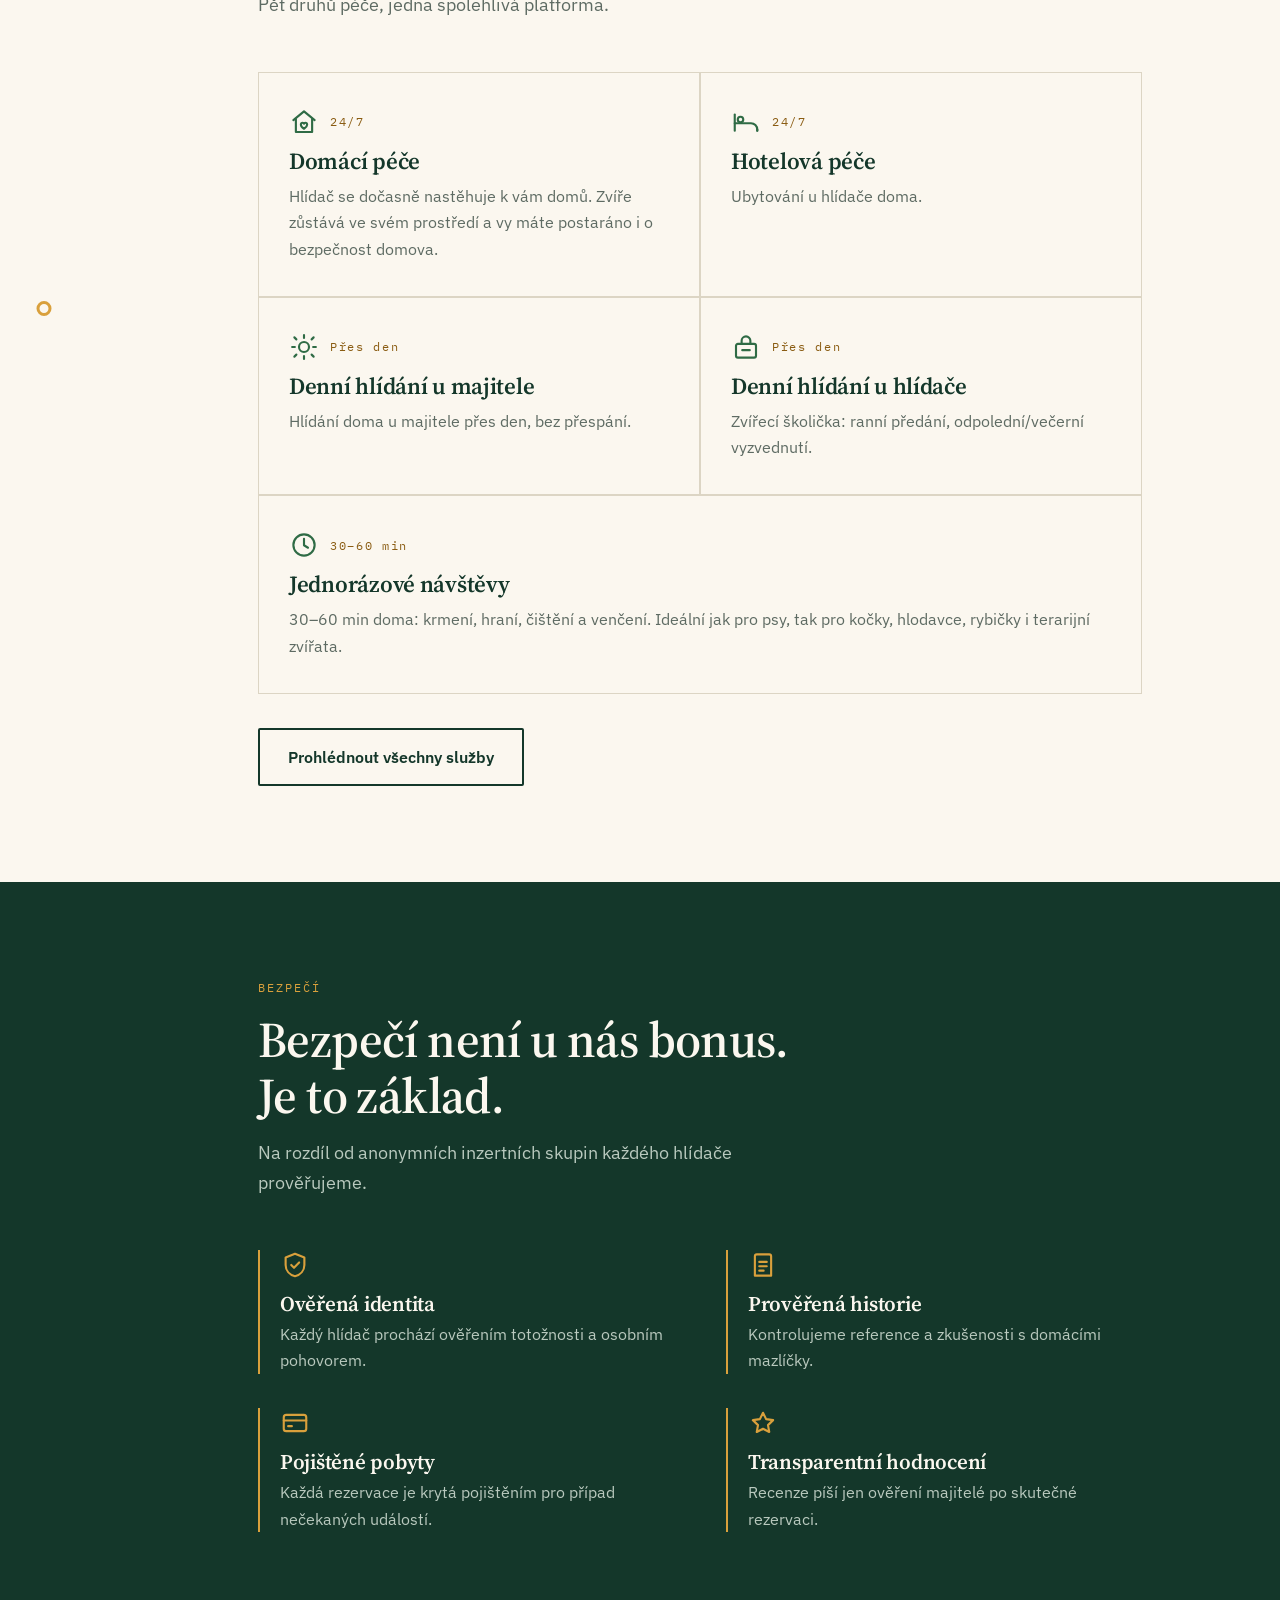
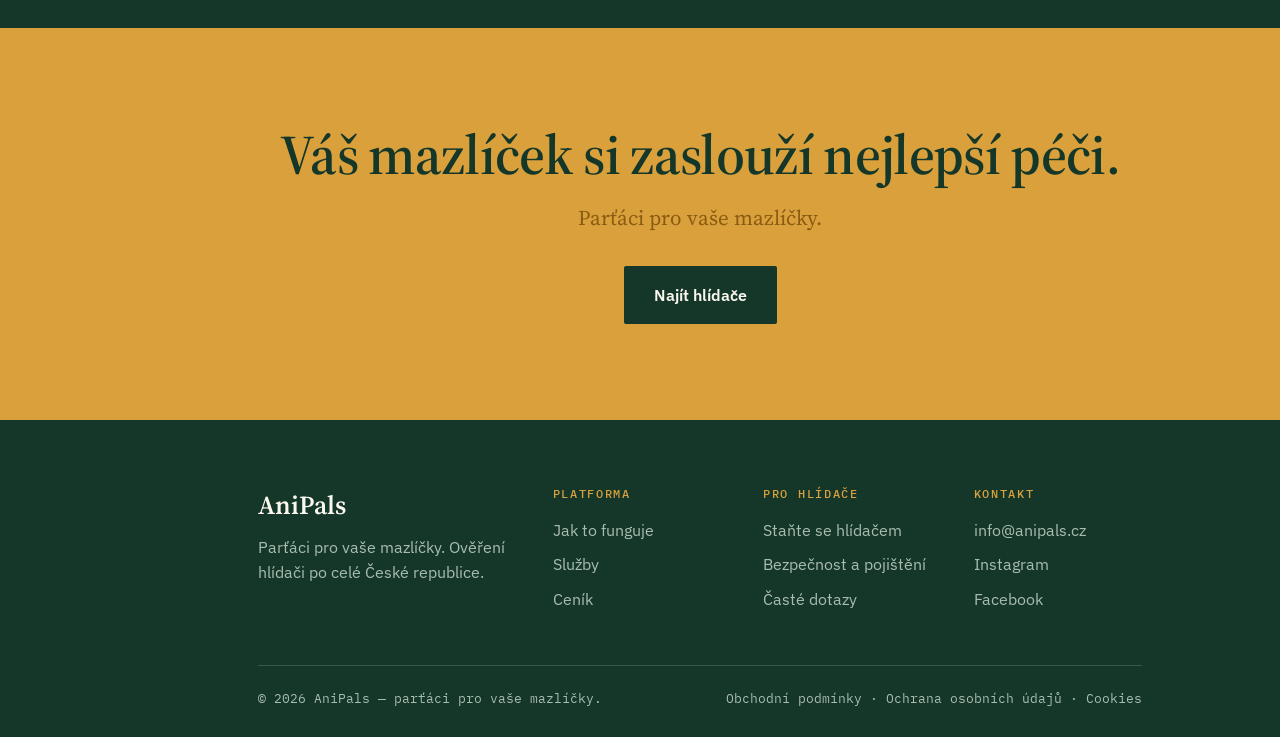
==== commit 73de9395: "Add files via upload" ====
--- a/index.html
+++ b/index.html
@@ -8,7 +8,7 @@
 <link rel="preconnect" href="https://fonts.googleapis.com">
 <link rel="preconnect" href="https://fonts.gstatic.com" crossorigin>
 <link href="https://fonts.googleapis.com/css2?family=Source+Serif+4:opsz,wght@8..60,400..700&family=IBM+Plex+Mono:wght@400;500&family=IBM+Plex+Sans:wght@400;500;600&display=swap" rel="stylesheet">
-<link rel="stylesheet" href="css/style.css">
+<link rel="stylesheet" href="style.css">
 </head>
 <body>
 
@@ -19,7 +19,7 @@
 <header class="hdr">
   <div class="hdr-in">
     <a class="brand" href="index.html" aria-label="AniPals — domů">
-      <img src="assets/logo.png" alt="AniPals">
+      <img src="logo.png" alt="AniPals">
     </a>
 
     <nav class="menu" id="menu">
@@ -267,6 +267,6 @@
 
 </div><!-- /.page -->
 
-<script src="js/script.js"></script>
+<script src="script.js"></script>
 </body>
 </html>
--- a/style.css
+++ b/style.css
@@ -0,0 +1,440 @@
+/* =========================================================
+   AniPals — sjednocený design systém
+   (jedny proměnné, jedny třídy, jedno chování napříč celým webem)
+   ========================================================= */
+
+:root{
+  /* --- paleta AniPals --- */
+  --forest:#14372A;
+  --moss:#2F6B45;
+  --leaf:#189D64;
+  --sage:#E7EFE4;
+  --mustard:#D9A03C;
+  --mustard-ink:#8A5C12;
+  --bark:#8B5A3A;
+  --paper:#FBF7EF;
+  --paper-2:#F4EEE1;
+  --ink:#22302A;
+  --ink-soft:#5E6B63;
+  --line:#DCD5C4;
+
+  --display:'Source Serif 4', Georgia, serif;
+  --body:'IBM Plex Sans', system-ui, sans-serif;
+  --mono:'IBM Plex Mono', ui-monospace, monospace;
+
+  --rail:120px;      /* gutter pro vodítko */
+  --wrap:1060px;
+  --radius:2px;
+  --shadow:0 10px 22px rgba(20,55,42,.22);
+}
+
+*{box-sizing:border-box;}
+html{scroll-behavior:smooth;}
+body{
+  margin:0; background:var(--paper); color:var(--ink);
+  font-family:var(--body); font-size:17px; line-height:1.65;
+  -webkit-font-smoothing:antialiased;
+}
+h1,h2,h3{
+  font-family:var(--display); margin:0; line-height:1.12;
+  font-weight:600; letter-spacing:-.012em;
+}
+p{margin:0;}
+a{color:inherit; text-decoration:none;}
+img{max-width:100%; display:block;}
+:focus-visible{outline:3px solid var(--mustard); outline-offset:3px; border-radius:var(--radius);}
+
+.wrap{max-width:var(--wrap); margin:0 auto; padding:0 28px;}
+.eyebrow{
+  font-family:var(--mono); font-size:12px; letter-spacing:.16em;
+  text-transform:uppercase; color:var(--mustard-ink); display:block; margin:0 0 14px;
+}
+
+/* ---------- tlačítka ---------- */
+.btn{
+  display:inline-flex; align-items:center; justify-content:center; gap:9px;
+  font-family:var(--body); font-weight:600; font-size:16px;
+  padding:14px 28px; border:2px solid transparent; border-radius:var(--radius);
+  cursor:pointer; transition:transform .16s, background .16s, color .16s, box-shadow .16s;
+}
+.btn.is-solid{background:var(--forest); color:var(--paper);}
+.btn.is-solid:hover{background:var(--moss); transform:translateY(-2px); box-shadow:var(--shadow);}
+.btn.is-line{border-color:var(--forest); color:var(--forest);}
+.btn.is-line:hover{background:var(--forest); color:var(--paper); transform:translateY(-2px);}
+.btn.is-mustard{background:var(--mustard); color:var(--forest);}
+.btn.is-mustard:hover{background:#C68C28; transform:translateY(-2px);}
+.btn.is-mini{font-size:13.5px; padding:9px 18px;}
+.sec.on-forest .btn.is-line{color:var(--paper); border-color:var(--mustard);}
+.sec.on-forest .btn.is-line:hover{background:var(--mustard); color:var(--forest);}
+.close .btn.is-line{border-color:var(--forest); color:var(--forest);}
+
+.cta-row{display:flex; flex-wrap:wrap; gap:14px; margin-top:34px;}
+
+/* ---------- hlavička ---------- */
+.hdr{
+  position:sticky; top:0; z-index:60;
+  background:rgba(251,247,239,.93); backdrop-filter:blur(9px); -webkit-backdrop-filter:blur(9px);
+  border-bottom:1px solid var(--line);
+}
+.hdr-in{
+  max-width:1240px; margin:0 auto; padding:12px 28px;
+  display:flex; align-items:center; justify-content:space-between; gap:26px;
+}
+.brand{display:flex; align-items:center;}
+.brand img{height:44px; width:auto;}
+.menu{display:flex; gap:22px; font-size:15.5px; font-weight:500; align-items:center;}
+.menu a{position:relative; padding:4px 0; color:var(--ink);}
+.menu a::after{
+  content:""; position:absolute; left:0; right:0; bottom:0; height:2px;
+  background:var(--mustard); transform:scaleX(0); transform-origin:left; transition:transform .2s;
+}
+.menu a:hover::after,.menu a:focus-visible::after,.menu a[aria-current="page"]::after{transform:scaleX(1);}
+.menu a[aria-current="page"]{color:var(--moss);}
+.menu .menu-login{
+  color:var(--moss); font-weight:600; padding:6px 14px;
+  box-shadow:inset 0 0 0 1.5px var(--moss); border-radius:var(--radius); transition:background .16s, color .16s;
+}
+.menu .menu-login::after{display:none;}
+.menu .menu-login:hover{background:var(--moss); color:var(--paper);}
+.hdr-right{display:flex; flex-direction:column; align-items:flex-end; gap:7px;}
+.lang{display:flex; align-items:center; gap:2px; font-family:var(--mono); font-size:12.5px; font-weight:500;}
+.lang button{
+  background:none; border:0; font:inherit; cursor:pointer;
+  padding:4px 8px; color:var(--ink-soft); border-radius:var(--radius);
+}
+.lang button[aria-current="true"]{background:var(--sage); color:var(--forest); box-shadow:inset 0 0 0 1px var(--moss);}
+.lang .bar{color:var(--line);}
+.burger{display:none; background:none; border:0; cursor:pointer; padding:6px;}
+
+/* ---------- roletka v menu (Jak to funguje / Služby / Ceník) ---------- */
+.has-sub{position:relative; display:flex; align-items:center; gap:4px;}
+.sub-toggle{
+  background:none; border:0; padding:4px; cursor:pointer; color:var(--ink-soft);
+  display:flex; align-items:center; border-radius:var(--radius);
+}
+.sub-toggle svg{transition:transform .18s;}
+.sub-toggle[aria-expanded="true"] svg{transform:rotate(180deg);}
+.submenu{
+  display:none; position:absolute; top:calc(100% + 16px); left:-16px; min-width:240px;
+  flex-direction:column; background:var(--paper); border:1px solid var(--line);
+  border-radius:var(--radius); padding:8px 0; box-shadow:var(--shadow); z-index:70;
+}
+.has-sub:hover .submenu, .has-sub:focus-within .submenu, .submenu.open{display:flex;}
+.submenu a{padding:10px 20px; font-size:15px; font-weight:400; white-space:nowrap;}
+.submenu a::after{display:none;}
+.submenu a:hover{background:var(--sage); color:var(--moss);}
+
+/* ---------- vodítko (signature scroll animace) ---------- */
+#leash{position:absolute; top:0; left:0; pointer-events:none; z-index:1; overflow:visible;}
+#leash .cord{fill:none; stroke:var(--mustard); stroke-width:3; stroke-linecap:round;}
+#leash .stop{fill:var(--paper); stroke:var(--mustard); stroke-width:3; opacity:0; transition:opacity .35s;}
+#leash .stop.lit{opacity:1;}
+.page{position:relative; z-index:2;}
+@media (min-width:1180px){
+  .wrap{padding-left:calc(28px + var(--rail));}
+}
+@media (max-width:1179px){ #leash{display:none;} }
+
+/* ---------- hero ---------- */
+.hero{padding:92px 0 96px; position:relative;}
+.hero-grid{display:grid; grid-template-columns:1.08fr .92fr; gap:60px; align-items:center;}
+.hero h1{font-size:clamp(44px,6vw,76px); color:var(--forest); font-weight:600;}
+.hero h1 em{font-style:normal; color:var(--leaf);}
+.hero .lede{font-size:19.5px; color:var(--ink-soft); margin:22px 0 32px; max-width:42ch;}
+.hero-lead{max-width:62ch;}
+.hero-lead h1{font-size:clamp(44px,6vw,76px); color:var(--forest);}
+.hero-lead h1 em{font-style:normal; color:var(--leaf);}
+.hero-lead .lede{font-size:19.5px; color:var(--ink-soft); margin:22px 0 32px; max-width:60ch;}
+.hero-photo{
+  aspect-ratio:4/5; border-radius:var(--radius); background:var(--sage);
+  border:1px solid var(--moss);
+  display:flex; align-items:flex-end; padding:22px;
+  font-family:var(--mono); font-size:12.5px; letter-spacing:.08em;
+  text-transform:uppercase; color:var(--moss);
+  position:relative;
+}
+.hero-photo::before{
+  content:""; position:absolute; inset:10px; border:1px dashed rgba(47,107,69,.45);
+}
+.hero-meta{
+  display:flex; flex-wrap:wrap; gap:10px 28px; margin-top:34px;
+  font-family:var(--mono); font-size:13px; color:var(--ink-soft);
+}
+.hero-meta span{display:flex; align-items:center; gap:9px;}
+.hero-meta span::before{content:""; width:7px; height:7px; border-radius:50%; background:var(--leaf); flex:0 0 auto;}
+.hero-facts{
+  display:flex; flex-wrap:wrap; gap:0 40px; margin-top:44px;
+  border-top:1px solid var(--line); padding-top:22px;
+}
+.fact{padding:8px 0;}
+.fact dt{font-family:var(--mono); font-size:12px; letter-spacing:.16em; text-transform:uppercase; color:var(--mustard-ink);}
+.fact dd{margin:4px 0 0; font-size:16px; color:var(--ink-soft);}
+
+/* ---------- sekce ---------- */
+.sec{padding:96px 0; scroll-margin-top:88px;}
+.sec.on-sage{background:var(--sage);}
+.sec.on-forest{background:var(--forest); color:var(--paper-2);}
+.sec-head{max-width:56ch; margin-bottom:52px;}
+.sec-head h2{font-size:clamp(32px,4.2vw,50px); color:var(--forest); margin:12px 0 0;}
+.sec.on-forest .sec-head h2{color:var(--paper);}
+.sec.on-forest .eyebrow{color:var(--mustard);}
+.sec-head .sub, .sub{margin-top:14px; font-size:18px; color:var(--ink-soft); max-width:62ch;}
+.sec.on-forest .sec-head .sub, .sec.on-forest .sub{color:#B9C9BE;}
+.lede{color:var(--ink-soft);}
+
+/* ---------- ikony ---------- */
+.ico{width:30px; height:30px; display:block; fill:none;
+     stroke:currentColor; stroke-width:1.7; stroke-linecap:round; stroke-linejoin:round;}
+
+/* ---------- kroky (přehled na Domů) ---------- */
+.steps{display:grid; grid-template-columns:repeat(3,1fr); gap:40px;}
+.step{border-top:2px solid var(--forest); padding-top:20px;}
+.step .row{display:flex; align-items:center; gap:12px; color:var(--moss);}
+.step .num{font-family:var(--mono); font-size:13px; color:var(--mustard-ink); letter-spacing:.12em;}
+.step h3{font-size:24px; color:var(--forest); margin:12px 0 8px;}
+.step p{font-size:16px; color:var(--ink-soft);}
+
+/* ---------- služby: přehledová mřížka (Domů) ---------- */
+.svcs{display:grid; grid-template-columns:repeat(2,1fr); gap:2px; background:var(--line); border:1px solid var(--line);}
+.svc{background:var(--paper); padding:34px 30px; transition:background .2s, transform .2s;}
+.svc:hover{background:#fff; transform:translateY(-3px);}
+.svc .row{display:flex; align-items:center; gap:11px; color:var(--moss);}
+.svc .tick{font-family:var(--mono); font-size:12px; color:var(--mustard-ink); letter-spacing:.14em;}
+.svc h3{font-size:23px; color:var(--forest); margin:12px 0 8px;}
+.svc p{font-size:16px; color:var(--ink-soft);}
+.svc.is-wide{grid-column:span 2;}
+
+/* ---------- služby: detailní karty (stránka Služby) ---------- */
+.svcs-detail{display:grid; gap:22px; margin-top:44px;}
+.svc-detail{
+  background:var(--paper); border:1px solid var(--line); border-radius:var(--radius);
+  padding:32px; display:grid; grid-template-columns:44px 1fr; gap:0 22px; align-items:start;
+  transition:transform .18s ease, box-shadow .18s ease, border-color .18s ease;
+}
+.svc-detail:hover{transform:translateY(-2px); box-shadow:var(--shadow); border-color:var(--moss);}
+.svc-detail .ico{grid-row:span 2; color:var(--moss);}
+.svc-detail h3{margin-bottom:8px; color:var(--forest); font-size:23px;}
+.svc-detail .tick{
+  font-family:var(--mono); font-size:12px; letter-spacing:.1em; text-transform:uppercase;
+  color:var(--mustard-ink); margin:0 0 12px; display:block;
+}
+.svc-detail p{margin:0; color:var(--ink-soft);}
+.svc-detail .pro{
+  margin:16px 0 0; padding-top:14px; border-top:1px solid var(--line);
+  font-size:15.5px; color:var(--ink-soft);
+}
+.svc-detail .pro strong{color:var(--ink); font-weight:600;}
+@media (min-width:901px){
+  .svcs-detail{grid-template-columns:1fr 1fr;}
+  .svc-detail.is-wide{grid-column:1 / -1;}
+}
+@media (max-width:520px){
+  .svc-detail{grid-template-columns:1fr; padding:26px;}
+  .svc-detail .ico{grid-row:auto; margin-bottom:14px;}
+}
+
+/* ---------- bezpečí (pilíře na tmavém pozadí) ---------- */
+.pillars{display:grid; grid-template-columns:repeat(2,1fr); gap:34px 52px;}
+.pillar{border-left:2px solid var(--mustard); padding-left:20px;}
+.pillar .ico{color:var(--mustard); margin-bottom:12px;}
+.pillar h3{font-size:21px; color:var(--paper); margin-bottom:6px;}
+.pillar p{font-size:16px; color:#B9C9BE;}
+
+/* ---------- obecné karty s mřížkou (Ceník: jak vzniká cena / platba) ---------- */
+.grid{display:grid; gap:22px; margin-top:46px;}
+.grid--2{grid-template-columns:repeat(2,1fr);}
+.grid--3{grid-template-columns:repeat(3,1fr);}
+.card{
+  background:var(--paper); border:1px solid var(--line); border-radius:var(--radius);
+  padding:30px 28px; transition:transform .18s ease, box-shadow .18s ease, border-color .18s ease;
+}
+.card:hover{transform:translateY(-2px); box-shadow:var(--shadow); border-color:var(--moss);}
+.card h3{margin:16px 0 10px; font-size:23px; color:var(--forest);}
+.card p{color:var(--ink-soft); font-size:16.2px; margin:0;}
+.card .ico{color:var(--moss);}
+.card__tag{
+  display:inline-block; font-family:var(--mono); font-size:11.5px; letter-spacing:.12em;
+  text-transform:uppercase; color:var(--mustard-ink); border:1px solid var(--line);
+  border-radius:var(--radius); padding:4px 9px; margin-bottom:14px;
+}
+.sec.on-forest .card{background:rgba(251,247,239,.05); border-color:rgba(217,160,60,.34);}
+.sec.on-forest .card h3{color:var(--paper);}
+.sec.on-forest .card p{color:rgba(251,247,239,.76);}
+.sec.on-forest .card .ico{color:var(--mustard);}
+.sec.on-forest .card:hover{border-color:var(--mustard);}
+.sec.on-forest .card__tag{color:var(--mustard); border-color:rgba(217,160,60,.4);}
+
+/* ---------- rozpad ceny (kalkulace) ---------- */
+.calc{margin-top:46px; background:var(--paper); border:1px solid var(--line); border-radius:var(--radius); padding:32px 30px;}
+.calc__caption{font-family:var(--mono); font-size:11.5px; letter-spacing:.14em; text-transform:uppercase; color:var(--mustard-ink); margin-bottom:20px;}
+.calc__row{display:flex; justify-content:space-between; align-items:baseline; gap:20px; padding:13px 0; border-bottom:1px solid var(--line);}
+.calc__row:last-of-type{border-bottom:0;}
+.calc__row span:first-child{font-size:16.2px;}
+.calc__row .num{font-family:var(--mono); font-size:16px; white-space:nowrap;}
+.calc__row small{display:block; color:var(--ink-soft); font-size:14px; line-height:1.45; margin-top:2px;}
+.calc__row.is-total{border-top:2px solid var(--forest); margin-top:8px; padding-top:18px;}
+.calc__row.is-total span:first-child{font-family:var(--display); font-size:21px;}
+.calc__row.is-total .num{font-size:21px; font-weight:500; color:var(--forest);}
+.calc__note{margin-top:20px; font-size:15px; color:var(--ink-soft);}
+
+/* ---------- tabulky (ceník, storno, porovnání služeb) ---------- */
+.tbl-head{margin-top:52px; display:flex; align-items:baseline; gap:14px; flex-wrap:wrap;}
+.tbl-head h3{font-size:24px; color:var(--forest);}
+.tbl-head p{color:var(--ink-soft); font-size:15.5px; margin:0;}
+.table-scroll{overflow-x:auto; margin-top:18px; -webkit-overflow-scrolling:touch;}
+table{width:100%; border-collapse:collapse; min-width:540px; background:var(--paper); border:1px solid var(--line); border-radius:var(--radius);}
+th,td{text-align:left; padding:16px 18px; border-bottom:1px solid var(--line); vertical-align:top;}
+thead th{font-family:var(--mono); font-size:11.5px; font-weight:500; letter-spacing:.14em; text-transform:uppercase; color:var(--mustard-ink); background:var(--sage);}
+.sec.on-sage thead th{background:#dbe7d6;}
+tbody tr:last-child td{border-bottom:0;}
+tbody th{font-weight:600; font-size:16.5px; width:34%; font-family:var(--body); text-align:left;}
+td:first-child{font-weight:600; white-space:nowrap; font-family:var(--mono); font-size:15px;}
+td p, tbody td p{color:var(--ink-soft); font-size:15px; margin-top:4px;}
+.price-cell{color:var(--ink-soft); font-style:italic; font-weight:400 !important; font-family:var(--body) !important; white-space:normal !important;}
+
+/* ---------- upozornění / poznámka ---------- */
+.callout{
+  margin-top:38px; max-width:66ch; border:1px solid var(--line); border-left:3px solid var(--mustard);
+  border-radius:var(--radius); padding:20px 24px; background:var(--paper-2);
+  display:flex; gap:18px; align-items:flex-start; font-size:16px; color:var(--mustard-ink);
+}
+.callout .ico{flex:0 0 auto; color:var(--moss);}
+.callout h3{font-size:21px; margin-bottom:8px; color:var(--forest);}
+.callout p{color:var(--ink-soft); font-size:16px;}
+.callout strong{color:var(--mustard-ink);}
+.sec.on-sage .callout{background:var(--paper);}
+.placeholder-note{
+  background:rgba(24,157,100,.1); border:1.5px dashed var(--moss); color:var(--moss);
+  border-radius:var(--radius); padding:14px 20px; font-weight:600; font-size:15px;
+  max-width:66ch; margin:0 0 40px;
+}
+
+/* ---------- kroky do hloubky (Jak to funguje) ---------- */
+.tabs{display:flex; gap:12px; flex-wrap:wrap; margin-bottom:38px;}
+.tab{
+  font-family:var(--body); font-weight:600; font-size:15.5px; cursor:pointer;
+  padding:12px 24px; border:2px solid var(--forest); border-radius:var(--radius);
+  background:transparent; color:var(--forest);
+  transition:transform .16s, background .16s, color .16s, box-shadow .16s;
+}
+.tab:hover{transform:translateY(-2px); box-shadow:var(--shadow);}
+.tab[aria-selected="true"]{background:var(--forest); color:var(--paper);}
+
+.journey{list-style:none; margin:0; padding:0; border-top:2px solid var(--forest); max-width:830px;}
+.journey li{display:grid; grid-template-columns:54px 1fr; gap:16px; padding:22px 0; border-bottom:1px solid var(--line);}
+.journey .num{font-family:var(--mono); font-size:13px; letter-spacing:.12em; color:var(--mustard-ink); padding-top:5px;}
+.journey h3{font-size:20px; color:var(--forest); margin-bottom:6px;}
+.journey p{font-size:16px; color:var(--ink-soft);}
+.journey p a{color:var(--moss); font-weight:500; box-shadow:inset 0 -1px 0 var(--line); white-space:nowrap;}
+.journey p a:hover{box-shadow:inset 0 -1px 0 var(--moss);}
+
+.pstep{display:grid; grid-template-columns:92px 1fr; gap:28px; padding:34px 0; border-bottom:1px solid var(--line);}
+.pstep:first-of-type{border-top:2px solid var(--forest);}
+.pstep .num{font-family:var(--mono); font-size:13px; letter-spacing:.12em; color:var(--mustard-ink); padding-top:8px;}
+.pstep-head{display:flex; align-items:baseline; gap:14px; flex-wrap:wrap; margin-bottom:14px;}
+.pstep h3{font-size:24px; color:var(--forest);}
+.tag{
+  font-family:var(--mono); font-size:11.5px; letter-spacing:.13em; text-transform:uppercase;
+  color:var(--moss); border:1px solid var(--line); padding:4px 10px; border-radius:var(--radius); white-space:nowrap;
+}
+.pstep p{font-size:16.5px; color:var(--ink-soft); margin-bottom:14px; max-width:62ch;}
+.pstep p:last-child{margin-bottom:0;}
+.pstep strong{color:var(--ink); font-weight:600;}
+
+.checklist{list-style:none; margin:0; padding:0; display:grid; gap:12px; max-width:62ch;}
+.checklist li{display:flex; gap:13px; align-items:flex-start; font-size:16.5px; color:var(--ink-soft);}
+.checklist .ico{width:22px; height:22px; color:var(--moss); flex:0 0 auto; margin-top:2px;}
+
+.pair{display:grid; grid-template-columns:1fr 1fr; gap:2px; background:var(--line); border:1px solid var(--line); margin-top:20px; max-width:760px;}
+.pair > div{background:var(--paper); padding:26px 26px 28px;}
+.pair .ico{color:var(--moss); margin-bottom:12px;}
+.pair h4{font-family:var(--body); font-size:17px; font-weight:600; color:var(--forest); margin:0 0 6px;}
+.pair p{font-size:16px; color:var(--ink-soft); margin:0;}
+
+.thread{margin-top:24px; max-width:520px; border:1px solid var(--line); background:var(--paper-2); padding:20px;}
+.thread-top{font-family:var(--mono); font-size:11.5px; letter-spacing:.13em; text-transform:uppercase; color:var(--mustard-ink); margin-bottom:14px;}
+.bubble{background:#fff; border:1px solid var(--line); padding:12px 15px; font-size:16px; max-width:88%;}
+.bubble + .bubble{margin-top:10px; margin-left:auto; background:var(--sage); border-color:var(--sage);}
+.bubble time{display:block; font-family:var(--mono); font-size:11.5px; color:var(--ink-soft); margin-top:6px;}
+
+/* ---------- otázky (FAQ) ---------- */
+.qa{border-top:2px solid var(--forest); max-width:830px;}
+.qa details{border-bottom:1px solid var(--line);}
+.qa summary{
+  cursor:pointer; list-style:none; padding:20px 0; display:flex; justify-content:space-between;
+  align-items:center; gap:20px; font-family:var(--display); font-weight:600; font-size:21px; color:var(--forest);
+}
+.qa summary::-webkit-details-marker{display:none;}
+.qa summary::after{content:"+"; font-family:var(--mono); font-size:20px; color:var(--mustard-ink);}
+.qa details[open] summary::after{content:"–";}
+.qa .answer{padding-bottom:22px; font-size:16.5px; color:var(--ink-soft); max-width:66ch;}
+
+/* ---------- odhalení při scrollu ---------- */
+.reveal{opacity:0; transform:translateY(14px); transition:opacity .5s, transform .5s;}
+.reveal.on{opacity:1; transform:none;}
+
+/* ---------- závěr (mustard CTA) ---------- */
+.close{background:var(--mustard); padding:96px 0; text-align:center;}
+.close h2{font-size:clamp(34px,4.6vw,56px); color:var(--forest);}
+.close p{font-family:var(--display); font-size:21px; color:var(--mustard-ink); margin:14px 0 30px;}
+.close .cta-row{justify-content:center;}
+
+/* ---------- patička ---------- */
+.ftr{background:var(--forest); color:#A9BDAF; padding:64px 0 28px; font-size:15.5px;}
+.ftr-grid{display:grid; grid-template-columns:1.5fr 1fr 1fr 1fr; gap:42px; margin-bottom:44px;}
+.ftr-brand{font-family:var(--display); font-size:26px; color:var(--paper); font-weight:600;}
+.ftr h4{font-family:var(--mono); font-size:12px; letter-spacing:.14em; text-transform:uppercase; color:var(--mustard); margin:0 0 14px; font-weight:500;}
+.ftr ul{list-style:none; margin:0; padding:0;}
+.ftr li{margin-bottom:9px;}
+.ftr li a:hover{color:var(--paper); text-decoration:underline;}
+.ftr-btm{border-top:1px solid rgba(169,189,175,.24); padding-top:22px; display:flex; justify-content:space-between; gap:16px; flex-wrap:wrap; font-family:var(--mono); font-size:12.5px;}
+
+/* ---------- responsivita ---------- */
+@media (max-width:900px){
+  .hero-grid{grid-template-columns:1fr; gap:44px;}
+  .hero-photo{aspect-ratio:4/3;}
+  .steps{grid-template-columns:1fr; gap:34px;}
+  .svcs{grid-template-columns:1fr;}
+  .svc.is-wide{grid-column:span 1;}
+  .pillars{grid-template-columns:1fr;}
+  .grid--2,.grid--3{grid-template-columns:1fr;}
+  .ftr-grid{grid-template-columns:1fr 1fr;}
+  .pstep{grid-template-columns:1fr; gap:0;}
+  .pstep .num{padding:0 0 8px;}
+  .journey li{grid-template-columns:42px 1fr;}
+}
+@media (max-width:760px){
+  body{font-size:16px;}
+  .menu{
+    display:none; position:absolute; top:100%; left:0; right:0;
+    flex-direction:column; gap:0; background:var(--paper);
+    border-bottom:1px solid var(--line); padding:6px 28px 16px;
+  }
+  .menu.open{display:flex;}
+  .menu a{padding:13px 0; border-bottom:1px solid var(--line);}
+  .menu .menu-login{box-shadow:none; border-radius:0; padding:13px 0; color:var(--moss);}
+  .menu .menu-login:hover{background:none; color:var(--forest);}
+  .burger{display:block;}
+  .hdr-in{position:relative; padding:10px 20px;}
+  .hdr-right{flex-direction:row; align-items:center; gap:10px;}
+  .hdr-right .btn{display:none;}
+  .brand img{height:34px;}
+  .sec,.hero,.close{padding:60px 0;}
+  .ftr-grid{grid-template-columns:1fr;}
+  .has-sub{display:block; position:static;}
+  .sub-toggle{position:absolute; right:28px; margin-top:-42px; padding:8px;}
+  .submenu{
+    display:flex; position:static; border:0; box-shadow:none; padding:0 0 0 18px;
+    min-width:0; background:transparent;
+  }
+  .submenu a{padding:11px 0; font-size:14.5px; color:var(--ink-soft); border-bottom:1px solid var(--line);}
+  .submenu a:hover{background:transparent;}
+}
+@media (max-width:640px){
+  .pair{grid-template-columns:1fr;}
+}
+@media (prefers-reduced-motion:reduce){
+  *{transition:none !important; animation:none !important;}
+  html{scroll-behavior:auto;}
+  .reveal{opacity:1; transform:none;}
+}
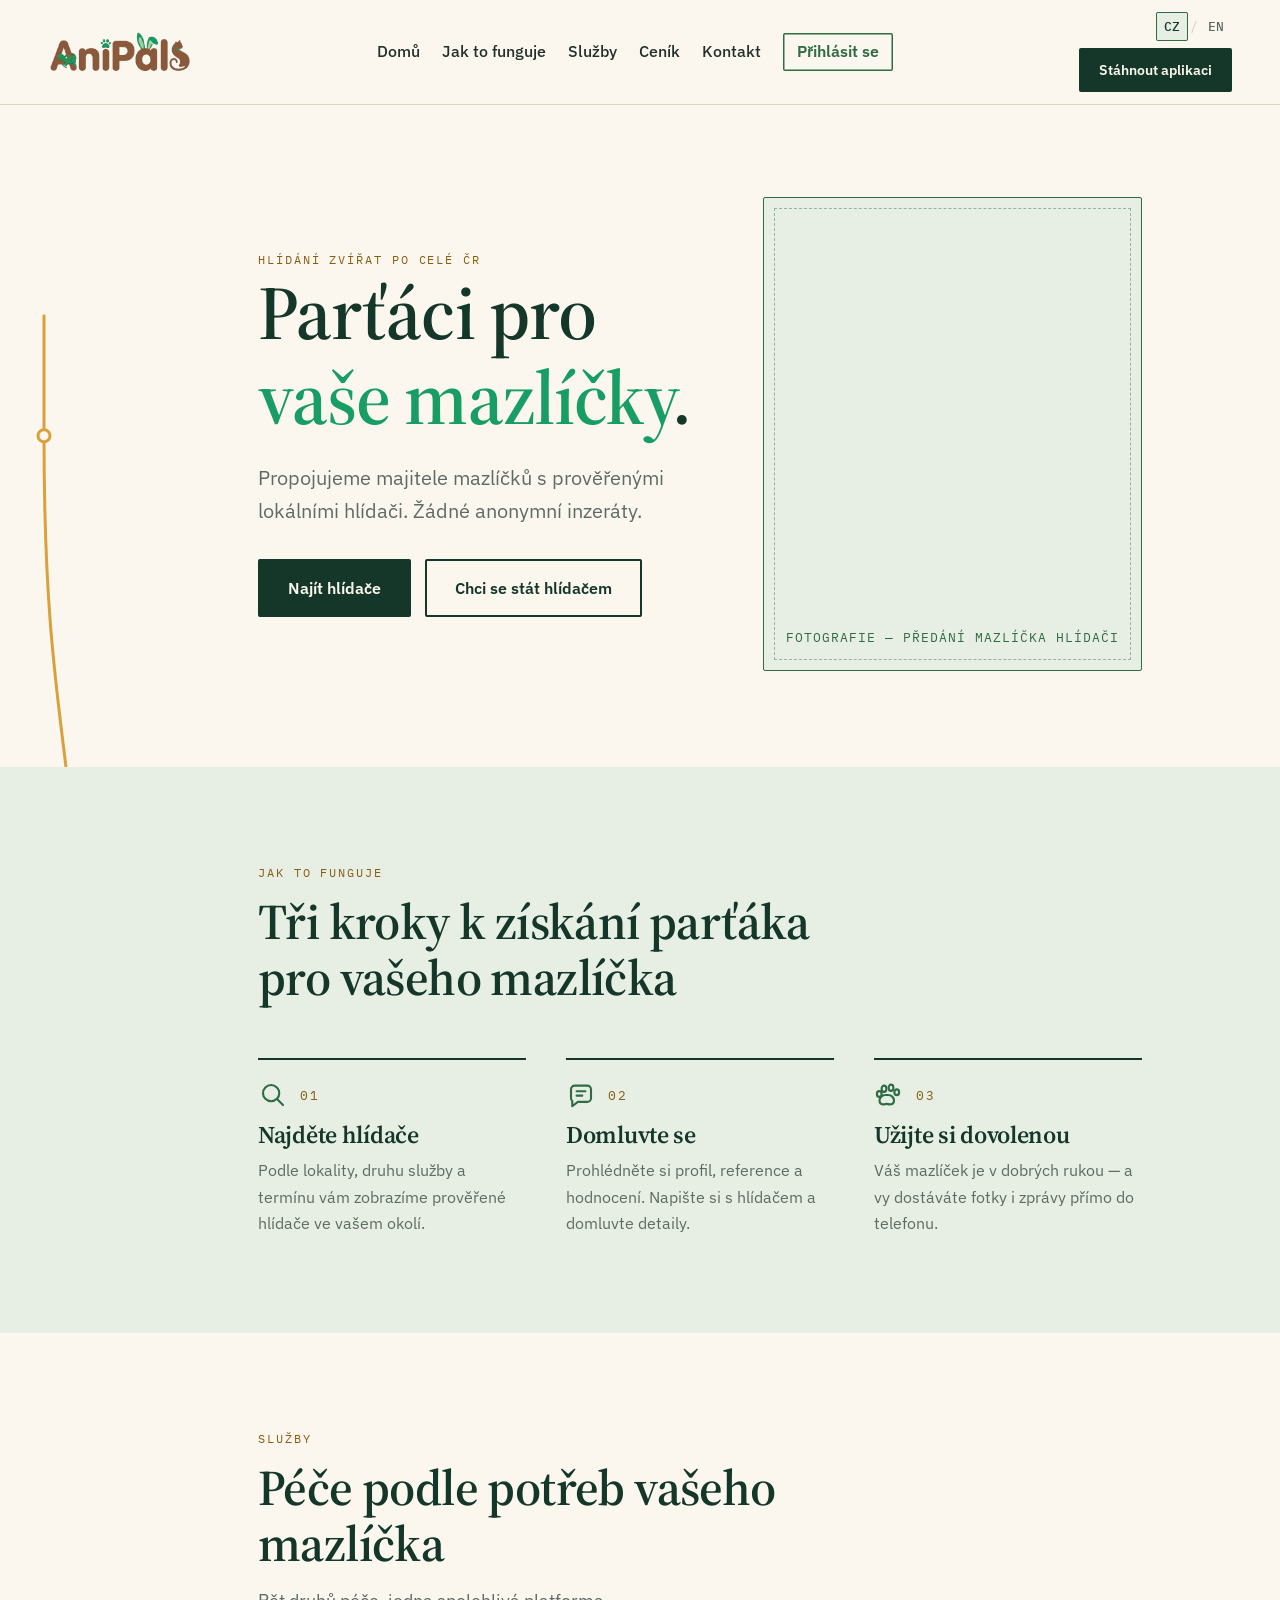
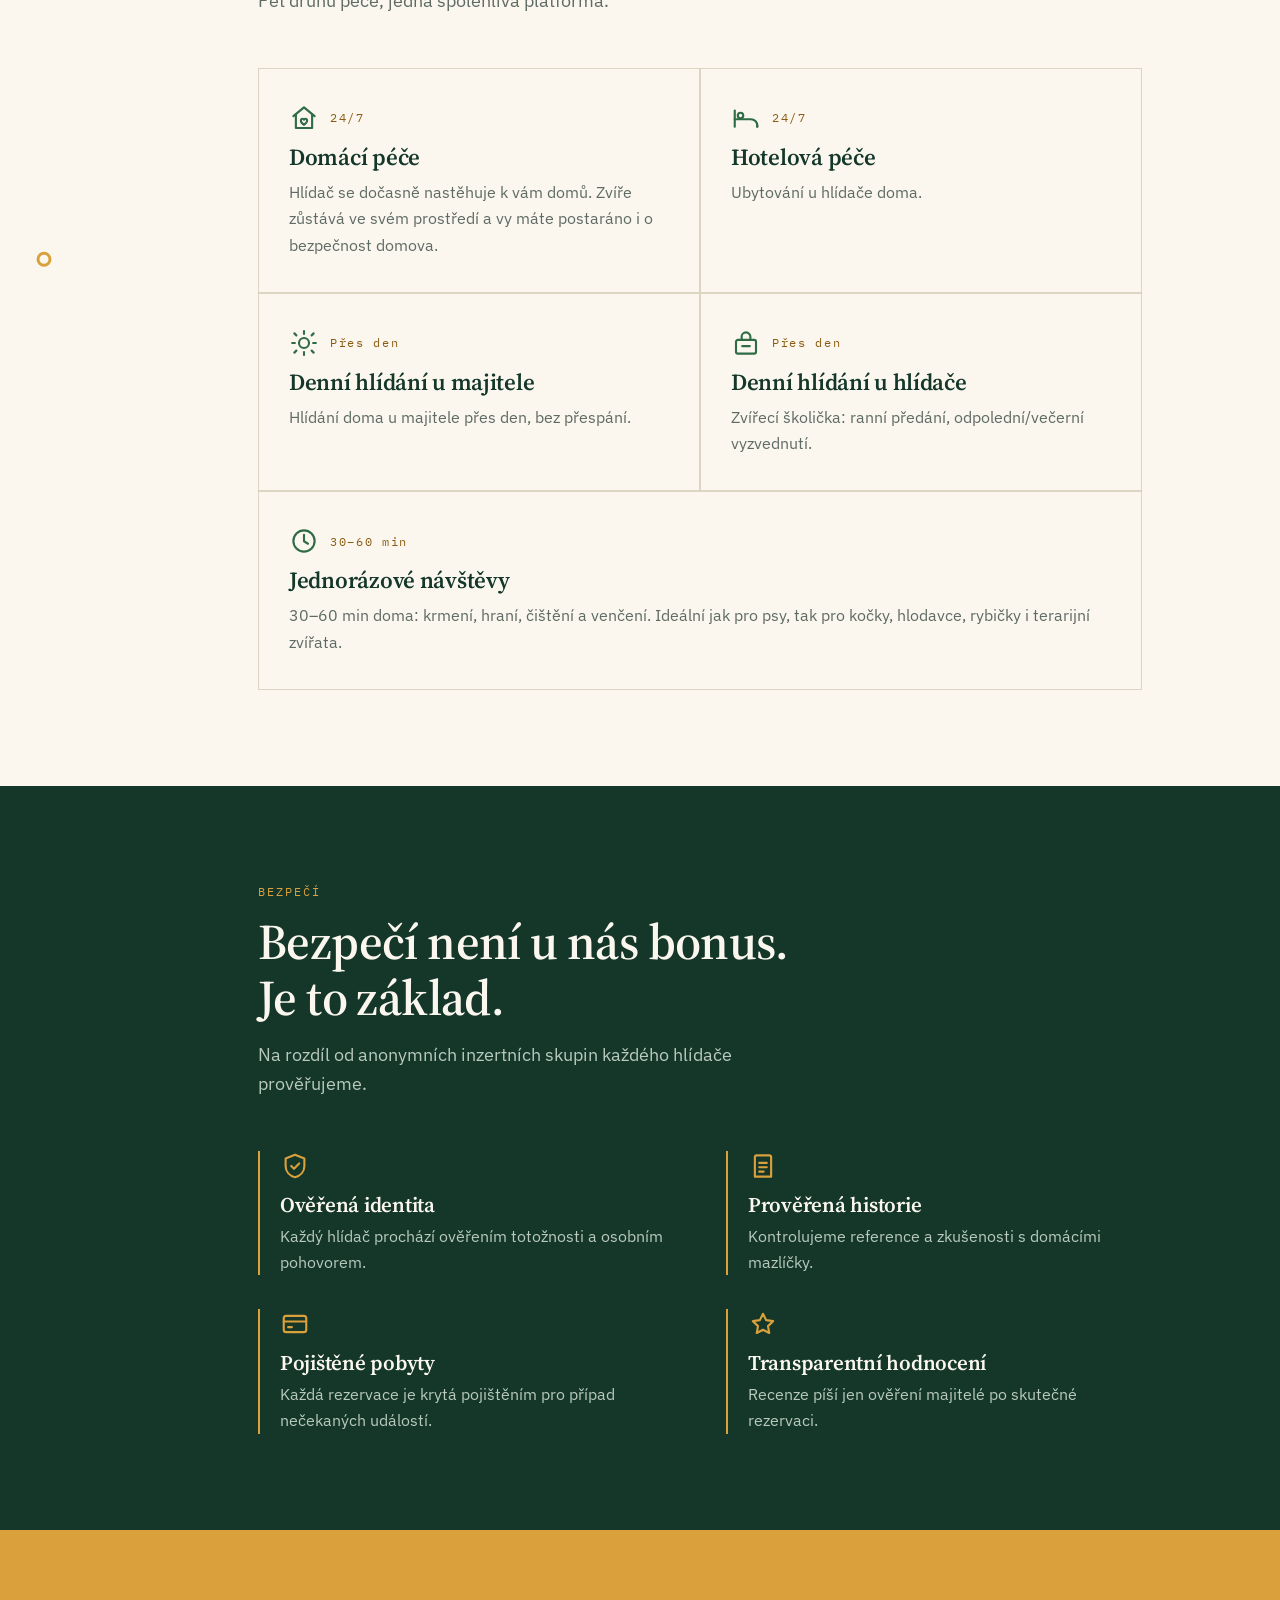
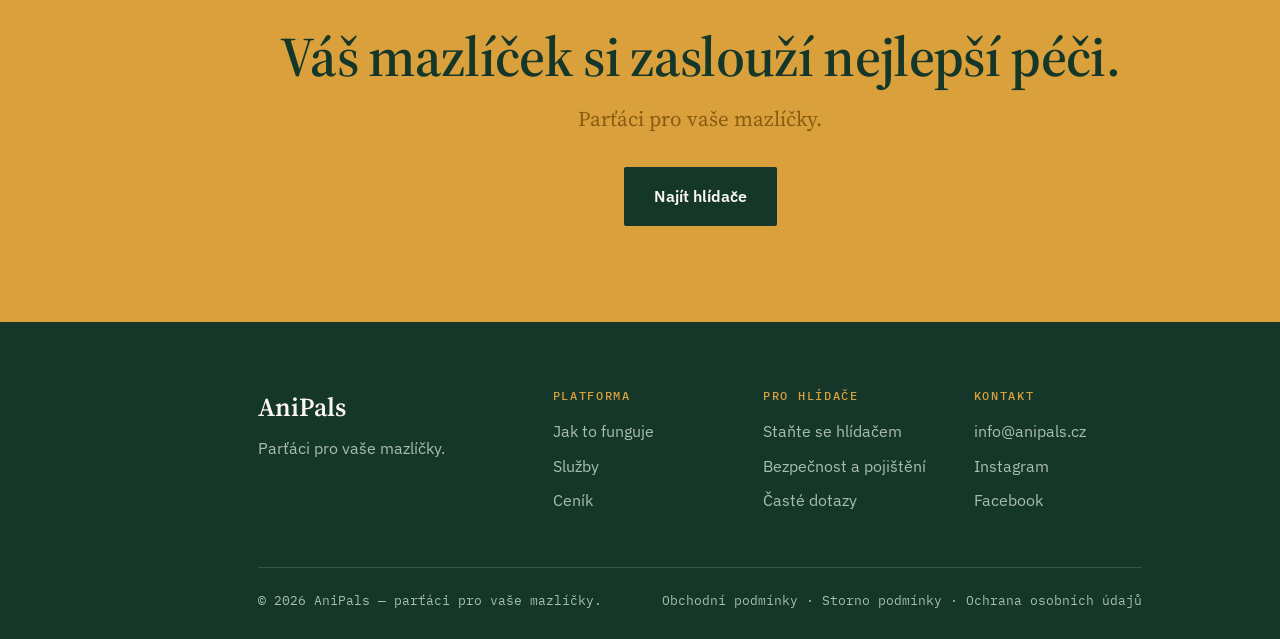
==== commit 9d0ebbb7: "Add files via upload" ====
--- a/index.html
+++ b/index.html
@@ -1,69 +1,263 @@
 <!DOCTYPE html>
 <html lang="cs">
 <head>
-<meta charset="UTF-8">
-<meta name="viewport" content="width=device-width, initial-scale=1.0">
-<title>AniPals — parťáci pro vaše mazlíčky</title>
-<meta name="description" content="Propojujeme majitele mazlíčků s prověřenými lokálními hlídači po celé České republice. Žádné anonymní inzeráty.">
+<meta charset="utf-8">
+<meta name="viewport" content="width=device-width, initial-scale=1">
+<title>AniPals — ověření hlídači mazlíčků po celé ČR</title>
 <link rel="preconnect" href="https://fonts.googleapis.com">
 <link rel="preconnect" href="https://fonts.gstatic.com" crossorigin>
 <link href="https://fonts.googleapis.com/css2?family=Source+Serif+4:opsz,wght@8..60,400..700&family=IBM+Plex+Mono:wght@400;500&family=IBM+Plex+Sans:wght@400;500;600&display=swap" rel="stylesheet">
-<link rel="stylesheet" href="style.css">
+<style>
+:root{
+  /* --- paleta AniPals --- */
+  --forest:#14372A;
+  --moss:#2F6B45;
+  --leaf:#189D64;
+  --sage:#E7EFE4;
+  --mustard:#D9A03C;
+  --mustard-ink:#8A5C12;
+  --bark:#8B5A3A;
+  --paper:#FBF7EF;
+  --paper-2:#F4EEE1;
+  --ink:#22302A;
+  --ink-soft:#5E6B63;
+  --line:#DCD5C4;
+
+  --display:'Source Serif 4', Georgia, serif;
+  --body:'IBM Plex Sans', system-ui, sans-serif;
+  --mono:'IBM Plex Mono', ui-monospace, monospace;
+
+  --rail:120px;      /* gutter pro vodítko */
+  --wrap:1060px;
+}
+
+*{box-sizing:border-box;}
+html{scroll-behavior:smooth;}
+body{
+  margin:0; background:var(--paper); color:var(--ink);
+  font-family:var(--body); font-size:17px; line-height:1.65;
+  -webkit-font-smoothing:antialiased;
+}
+h1,h2,h3{
+  font-family:var(--display); margin:0; line-height:1.12;
+  font-weight:600; letter-spacing:-.012em;
+}
+p{margin:0;}
+a{color:inherit; text-decoration:none;}
+img{max-width:100%; display:block;}
+
+.wrap{max-width:var(--wrap); margin:0 auto; padding:0 28px;}
+.eyebrow{
+  font-family:var(--mono); font-size:12px; letter-spacing:.16em;
+  text-transform:uppercase; color:var(--mustard-ink);
+}
+
+/* ---------- tlačítka ---------- */
+.btn{
+  display:inline-flex; align-items:center; justify-content:center; gap:9px;
+  font-family:var(--body); font-weight:600; font-size:16px;
+  padding:14px 28px; border:2px solid transparent; border-radius:2px;
+  cursor:pointer; transition:transform .16s, background .16s, color .16s, box-shadow .16s;
+}
+.btn:focus-visible{outline:3px solid var(--mustard); outline-offset:3px;}
+.btn.is-solid{background:var(--forest); color:var(--paper);}
+.btn.is-solid:hover{background:var(--moss); transform:translateY(-2px); box-shadow:0 10px 22px rgba(20,55,42,.22);}
+.btn.is-line{border-color:var(--forest); color:var(--forest);}
+.btn.is-line:hover{background:var(--forest); color:var(--paper); transform:translateY(-2px);}
+.btn.is-mustard{background:var(--mustard); color:var(--forest);}
+.btn.is-mustard:hover{background:#C68C28; transform:translateY(-2px);}
+.btn.is-mini{font-size:13.5px; padding:9px 18px;}
+
+/* ---------- hlavička ---------- */
+.hdr{
+  position:sticky; top:0; z-index:60;
+  background:rgba(251,247,239,.93); backdrop-filter:blur(9px);
+  border-bottom:1px solid var(--line);
+}
+.hdr-in{
+  max-width:1240px; margin:0 auto; padding:12px 28px;
+  display:flex; align-items:center; justify-content:space-between; gap:26px;
+}
+.brand img{height:44px; width:auto;}
+.menu{display:flex; gap:22px; font-size:15.5px; font-weight:500; align-items:center;}
+.menu a{position:relative; padding:4px 0; color:var(--ink);}
+.menu a::after{
+  content:""; position:absolute; left:0; right:0; bottom:0; height:2px;
+  background:var(--mustard); transform:scaleX(0); transform-origin:left; transition:transform .2s;
+}
+.menu a:hover::after,.menu a:focus-visible::after{transform:scaleX(1);}
+.menu .menu-login{
+  color:var(--moss); font-weight:600; padding:6px 14px;
+  box-shadow:inset 0 0 0 1.5px var(--moss); border-radius:2px; transition:background .16s, color .16s;
+}
+.menu .menu-login::after{display:none;}
+.menu .menu-login:hover{background:var(--moss); color:var(--paper);}
+.hdr-right{display:flex; flex-direction:column; align-items:flex-end; gap:7px;}
+.lang{display:flex; align-items:center; gap:2px; font-family:var(--mono); font-size:12.5px; font-weight:500;}
+.lang button{
+  background:none; border:0; font:inherit; cursor:pointer;
+  padding:4px 8px; color:var(--ink-soft); border-radius:2px;
+}
+.lang button[aria-current="true"]{background:var(--sage); color:var(--forest); box-shadow:inset 0 0 0 1px var(--moss);}
+.lang .bar{color:var(--line);}
+.burger{display:none; background:none; border:0; cursor:pointer; padding:6px;}
+
+/* ---------- vodítko (signature) ---------- */
+#leash{position:absolute; top:0; left:0; pointer-events:none; z-index:1; overflow:visible;}
+#leash .cord{fill:none; stroke:var(--mustard); stroke-width:3; stroke-linecap:round;}
+#leash .stop{fill:var(--paper); stroke:var(--mustard); stroke-width:3; opacity:0; transition:opacity .35s;}
+#leash .stop.lit{opacity:1;}
+.page{position:relative; z-index:2;}
+@media (min-width:1180px){
+  .wrap{padding-left:calc(28px + var(--rail));}
+}
+
+/* ---------- hero ---------- */
+.hero{padding:92px 0 96px; position:relative;}
+.hero-grid{display:grid; grid-template-columns:1.08fr .92fr; gap:60px; align-items:center;}
+.hero h1{font-size:clamp(44px,6vw,76px); color:var(--forest); font-weight:600;}
+.hero h1 em{font-style:normal; color:var(--leaf);}
+.hero .lede{font-size:19.5px; color:var(--ink-soft); margin:22px 0 32px; max-width:36ch;}
+.hero-cta{display:flex; gap:14px; flex-wrap:wrap;}
+.hero-photo{
+  aspect-ratio:4/5; border-radius:2px; background:var(--sage);
+  border:1px solid var(--moss);
+  display:flex; align-items:flex-end; padding:22px;
+  font-family:var(--mono); font-size:12.5px; letter-spacing:.08em;
+  text-transform:uppercase; color:var(--moss);
+  position:relative;
+}
+.hero-photo::before{
+  content:""; position:absolute; inset:10px; border:1px dashed rgba(47,107,69,.45);
+}
+
+/* ---------- sekce ---------- */
+.sec{padding:96px 0;}
+.sec.on-sage{background:var(--sage);}
+.sec.on-forest{background:var(--forest); color:var(--paper-2);}
+.sec-head{max-width:56ch; margin-bottom:52px;}
+.sec-head h2{font-size:clamp(32px,4.2vw,50px); color:var(--forest); margin:12px 0 0;}
+.sec.on-forest .sec-head h2{color:var(--paper);}
+.sec.on-forest .eyebrow{color:var(--mustard);}
+.sec-head .sub{margin-top:14px; font-size:18px; color:var(--ink-soft);}
+.sec.on-forest .sec-head .sub{color:#B9C9BE;}
+
+/* ---------- ikony ---------- */
+.ico{width:30px; height:30px; display:block; fill:none;
+     stroke:currentColor; stroke-width:1.7; stroke-linecap:round; stroke-linejoin:round;}
+
+/* ---------- kroky ---------- */
+.steps{display:grid; grid-template-columns:repeat(3,1fr); gap:40px;}
+.step{border-top:2px solid var(--forest); padding-top:20px;}
+.step .row{display:flex; align-items:center; gap:12px; color:var(--moss);}
+.step .num{font-family:var(--mono); font-size:13px; color:var(--mustard-ink); letter-spacing:.12em;}
+.step h3{font-size:24px; color:var(--forest); margin:12px 0 8px;}
+.step p{font-size:16px; color:var(--ink-soft);}
+
+/* ---------- služby ---------- */
+.svcs{display:grid; grid-template-columns:repeat(2,1fr); gap:2px; background:var(--line); border:1px solid var(--line);}
+.svc{background:var(--paper); padding:34px 30px; transition:background .2s, transform .2s;}
+.svc:hover{background:#fff; transform:translateY(-3px);}
+.svc .row{display:flex; align-items:center; gap:11px; color:var(--moss);}
+.svc .tick{font-family:var(--mono); font-size:12px; color:var(--mustard-ink); letter-spacing:.14em;}
+.svc h3{font-size:23px; color:var(--forest); margin:12px 0 8px;}
+.svc p{font-size:16px; color:var(--ink-soft);}
+.svc.is-wide{grid-column:span 2;}
+
+/* ---------- bezpečí ---------- */
+.pillars{display:grid; grid-template-columns:repeat(2,1fr); gap:34px 52px;}
+.pillar{border-left:2px solid var(--mustard); padding-left:20px;}
+.pillar .ico{color:var(--mustard); margin-bottom:12px;}
+.pillar h3{font-size:21px; color:var(--paper); margin-bottom:6px;}
+.pillar p{font-size:16px; color:#B9C9BE;}
+
+/* ---------- ceník ---------- */
+.prices{display:grid; grid-template-columns:repeat(3,1fr); gap:22px; align-items:end;}
+.price{background:#fff; border:1px solid var(--line); padding:32px 26px; position:relative;}
+.price h3{font-family:var(--body); font-weight:600; font-size:17px; color:var(--ink-soft);}
+.price .amt{font-family:var(--display); font-size:40px; font-weight:600; color:var(--forest); margin:10px 0 2px; line-height:1;}
+.price small{font-family:var(--mono); font-size:12.5px; color:var(--ink-soft);}
+.price.is-pick{border:2px solid var(--mustard); padding-top:40px;}
+.price .flag{
+  position:absolute; top:0; left:0; background:var(--mustard); color:var(--forest);
+  font-family:var(--mono); font-size:11.5px; letter-spacing:.12em; text-transform:uppercase;
+  padding:5px 12px;
+}
+.note{margin-top:26px; font-size:15px; color:var(--ink-soft);}
+
+/* ---------- závěr ---------- */
+.close{background:var(--mustard); padding:96px 0; text-align:center;}
+.close h2{font-size:clamp(34px,4.6vw,56px); color:var(--forest);}
+.close p{font-family:var(--display); font-size:21px; color:var(--mustard-ink); margin:14px 0 30px;}
+
+/* ---------- patička ---------- */
+.ftr{background:var(--forest); color:#A9BDAF; padding:64px 0 28px; font-size:15.5px;}
+.ftr-grid{display:grid; grid-template-columns:1.5fr 1fr 1fr 1fr; gap:42px; margin-bottom:44px;}
+.ftr-brand{font-family:var(--display); font-size:26px; color:var(--paper); font-weight:600;}
+.ftr h4{font-family:var(--mono); font-size:12px; letter-spacing:.14em; text-transform:uppercase; color:var(--mustard); margin:0 0 14px; font-weight:500;}
+.ftr ul{list-style:none; margin:0; padding:0;}
+.ftr li{margin-bottom:9px;}
+.ftr li a:hover{color:var(--paper); text-decoration:underline;}
+.ftr-btm{border-top:1px solid rgba(169,189,175,.24); padding-top:22px; display:flex; justify-content:space-between; gap:16px; flex-wrap:wrap; font-family:var(--mono); font-size:12.5px;}
+
+/* ---------- responsivita ---------- */
+@media (max-width:1179px){ #leash{display:none;} }
+@media (max-width:900px){
+  .hero-grid{grid-template-columns:1fr; gap:44px;}
+  .hero-photo{aspect-ratio:4/3;}
+  .steps{grid-template-columns:1fr; gap:34px;}
+  .svcs{grid-template-columns:1fr;}
+  .svc.is-wide{grid-column:span 1;}
+  .pillars{grid-template-columns:1fr;}
+  .prices{grid-template-columns:1fr;}
+  .ftr-grid{grid-template-columns:1fr 1fr;}
+}
+@media (max-width:760px){
+  body{font-size:16px;}
+  .menu{
+    display:none; position:absolute; top:100%; left:0; right:0;
+    flex-direction:column; gap:0; background:var(--paper);
+    border-bottom:1px solid var(--line); padding:6px 28px 16px;
+  }
+  .menu.open{display:flex;}
+  .menu a{padding:13px 0; border-bottom:1px solid var(--line);}
+  .menu .menu-login{box-shadow:none; border-radius:0; padding:13px 0; color:var(--moss);}
+  .menu .menu-login:hover{background:none; color:var(--forest);}
+  .burger{display:block;}
+  .hdr-in{position:relative; padding:10px 20px;}
+  .hdr-right{flex-direction:row; align-items:center; gap:10px;}
+  .hdr-right .btn{display:none;}
+  .brand img{height:34px;}
+  .sec,.hero,.close{padding:60px 0;}
+  .ftr-grid{grid-template-columns:1fr;}
+}
+@media (prefers-reduced-motion:reduce){
+  *{transition:none !important; animation:none !important;}
+  html{scroll-behavior:auto;}
+}
+</style>
 </head>
 <body>
 
+
+
 <svg id="leash" aria-hidden="true"></svg>
 
 <div class="page">
 
 <header class="hdr">
   <div class="hdr-in">
-    <a class="brand" href="index.html" aria-label="AniPals — domů">
-      <img src="logo.png" alt="AniPals">
+    <a class="brand" href="#top" aria-label="AniPals — domů">
+      <img src="[data-uri]" alt="AniPals">
     </a>
 
     <nav class="menu" id="menu">
-      <a href="index.html" aria-current="page">Domů</a>
-
-      <span class="has-sub">
-        <a href="jak-to-funguje.html">Jak to funguje</a>
-        <button class="sub-toggle" aria-expanded="false" aria-controls="submenu-jak" aria-label="Zobrazit sekce stránky Jak to funguje">
-          <svg width="14" height="14" viewBox="0 0 24 24" fill="none" stroke="currentColor" stroke-width="1.9" stroke-linecap="round" stroke-linejoin="round" aria-hidden="true"><path d="M6 9.5l6 6 6-6"/></svg>
-        </button>
-        <span class="submenu" id="submenu-jak">
-          <a href="jak-to-funguje.html#prehled">Přehled</a>
-          <a href="jak-to-funguje.html#postup">Celý postup</a>
-          <a href="jak-to-funguje.html#otazky">Otázky před objednáním</a>
-        </span>
-      </span>
-
-      <span class="has-sub">
-        <a href="sluzby.html">Služby</a>
-        <button class="sub-toggle" aria-expanded="false" aria-controls="submenu-sluzby" aria-label="Zobrazit sekce stránky Služby">
-          <svg width="14" height="14" viewBox="0 0 24 24" fill="none" stroke="currentColor" stroke-width="1.9" stroke-linecap="round" stroke-linejoin="round" aria-hidden="true"><path d="M6 9.5l6 6 6-6"/></svg>
-        </button>
-        <span class="submenu" id="submenu-sluzby">
-          <a href="sluzby.html#sluzby">Přehled</a>
-          <a href="sluzby.html#jak-vybrat">Jak vybrat</a>
-          <a href="sluzby.html#zachranna-sit">Záchranná síť</a>
-        </span>
-      </span>
-
-      <span class="has-sub">
-        <a href="cenik.html">Ceník</a>
-        <button class="sub-toggle" aria-expanded="false" aria-controls="submenu-cenik" aria-label="Zobrazit sekce stránky Ceník">
-          <svg width="14" height="14" viewBox="0 0 24 24" fill="none" stroke="currentColor" stroke-width="1.9" stroke-linecap="round" stroke-linejoin="round" aria-hidden="true"><path d="M6 9.5l6 6 6-6"/></svg>
-        </button>
-        <span class="submenu" id="submenu-cenik">
-          <a href="cenik.html#z-ceho-se-cena-sklada">Z čeho se cena skládá</a>
-          <a href="cenik.html#jak-zaplatit">Jak zaplatit</a>
-          <a href="cenik.html#slevy">Slevy</a>
-          <a href="cenik.html#storno">Storno podmínky</a>
-        </span>
-      </span>
-
-      <a href="#kontakt">Kontakt</a>
-      <a href="prihlaseni.html" class="menu-login">Přihlásit se</a>
+      <a href="#top">Domů</a>
+      <a href="jak-to-funguje.html">Jak to funguje</a>
+      <a href="sluzby.html">Služby</a>
+      <a href="cenik.html">Ceník</a>
+      <a href="kontakt.html">Kontakt</a>
+      <a href="#prihlaseni" class="menu-login">Přihlásit se</a>
     </nav>
 
     <div class="hdr-right">
@@ -72,7 +266,7 @@
         <span class="bar" aria-hidden="true">/</span>
         <button type="button">EN</button>
       </div>
-      <a href="index.html#stahnout" class="btn is-solid is-mini">Stáhnout aplikaci</a>
+      <a href="#stahnout" class="btn is-solid is-mini">Stáhnout aplikaci</a>
     </div>
 
     <button class="burger" id="burger" aria-label="Otevřít menu" aria-expanded="false" aria-controls="menu">
@@ -89,9 +283,9 @@
         <p class="eyebrow">Hlídání zvířat po celé ČR</p>
         <h1>Parťáci pro <em>vaše mazlíčky</em>.</h1>
         <p class="lede">Propojujeme majitele mazlíčků s prověřenými lokálními hlídači. Žádné anonymní inzeráty.</p>
-        <div class="cta-row">
-          <a href="sluzby.html" class="btn is-solid">Najít hlídače</a>
-          <a href="#kontakt" class="btn is-line">Chci se stát hlídačem</a>
+        <div class="hero-cta">
+          <a href="#sluzby" class="btn is-solid">Najít hlídače</a>
+          <a href="kontakt.html" class="btn is-line">Chci se stát hlídačem</a>
         </div>
       </div>
       <div class="hero-photo">Fotografie — předání mazlíčka hlídači</div>
@@ -182,9 +376,6 @@
           <p>30–60 min doma: krmení, hraní, čištění a venčení. Ideální jak pro psy, tak pro kočky, hlodavce, rybičky i terarijní zvířata.</p>
         </article>
       </div>
-      <div class="cta-row">
-        <a href="sluzby.html" class="btn is-line">Prohlédnout všechny služby</a>
-      </div>
     </div>
   </section>
 
@@ -220,7 +411,7 @@
     <div class="wrap">
       <h2>Váš mazlíček si zaslouží nejlepší péči.</h2>
       <p>Parťáci pro vaše mazlíčky.</p>
-      <a href="sluzby.html" class="btn is-solid">Najít hlídače</a>
+      <a href="#sluzby" class="btn is-solid">Najít hlídače</a>
     </div>
   </section>
 
@@ -231,7 +422,7 @@
     <div class="ftr-grid">
       <div>
         <div class="ftr-brand">AniPals</div>
-        <p style="margin-top:8px;">Parťáci pro vaše mazlíčky. Ověření hlídači po celé České republice.</p>
+        <p style="margin-top:8px;">Parťáci pro vaše mazlíčky.</p>
       </div>
       <div>
         <h4>Platforma</h4>
@@ -244,9 +435,9 @@
       <div>
         <h4>Pro hlídače</h4>
         <ul>
-          <li><a href="registrace-hlidac.html">Staňte se hlídačem</a></li>
-          <li><a href="index.html#bezpeci">Bezpečnost a pojištění</a></li>
-          <li><a href="jak-to-funguje.html#otazky">Časté dotazy</a></li>
+          <li><a href="#">Staňte se hlídačem</a></li>
+          <li><a href="#bezpeci">Bezpečnost a pojištění</a></li>
+          <li><a href="caste-dotazy.html">Časté dotazy</a></li>
         </ul>
       </div>
       <div>
@@ -260,13 +451,108 @@
     </div>
     <div class="ftr-btm">
       <span>© 2026 AniPals — parťáci pro vaše mazlíčky.</span>
-      <span><a href="podminky.html">Obchodní podmínky</a> · <a href="soukromi.html">Ochrana osobních údajů</a> · <a href="cookies.html">Cookies</a></span>
+      <span><a href="#">Obchodní podmínky</a> · <a href="storno.html">Storno podmínky</a> · <a href="#">Ochrana osobních údajů</a></span>
     </div>
   </div>
 </footer>
 
 </div><!-- /.page -->
 
-<script src="script.js"></script>
+<script>
+(function(){
+  /* --- mobilní menu --- */
+  var burger = document.getElementById('burger'),
+      menu   = document.getElementById('menu');
+  burger.addEventListener('click', function(){
+    var open = menu.classList.toggle('open');
+    burger.setAttribute('aria-expanded', open ? 'true':'false');
+  });
+  menu.addEventListener('click', function(e){
+    if(e.target.tagName === 'A'){ menu.classList.remove('open'); burger.setAttribute('aria-expanded','false'); }
+  });
+
+  /* --- vodítko --- */
+  var svg  = document.getElementById('leash'),
+      NS   = 'http://www.w3.org/2000/svg',
+      cord, dots = [], len = 0, reduce = false;
+
+  try{ reduce = window.matchMedia('(prefers-reduced-motion: reduce)').matches; }catch(e){}
+
+  function build(){
+    if(window.innerWidth < 1180) return;
+    while(svg.firstChild) svg.removeChild(svg.firstChild);
+    dots = [];
+
+    var docH = document.body.scrollHeight,
+        W = 120;
+    svg.setAttribute('width', W);
+    svg.setAttribute('height', docH);
+    svg.setAttribute('viewBox', '0 0 ' + W + ' ' + docH);
+
+    var stops = [].slice.call(document.querySelectorAll('[data-stop]')),
+        pts = [];
+    stops.forEach(function(s,i){
+      var r = s.getBoundingClientRect(),
+          y = r.top + window.pageYOffset + r.height/2;
+      pts.push({ x: (i % 2 === 0 ? 44 : 82), y: y });
+    });
+    if(pts.length < 2) return;
+
+    var d = 'M ' + pts[0].x + ' ' + (pts[0].y - 120);
+    for(var i=0; i<pts.length; i++){
+      var p = pts[i], prev = i ? pts[i-1] : {x:pts[0].x, y:pts[0].y-120};
+      var midY = (prev.y + p.y)/2;
+      d += ' C ' + prev.x + ' ' + midY + ', ' + p.x + ' ' + midY + ', ' + p.x + ' ' + p.y;
+    }
+    var last = pts[pts.length-1];
+    d += ' C ' + last.x + ' ' + (last.y+90) + ', ' + last.x + ' ' + (last.y+110) + ', ' + last.x + ' ' + (last.y+150);
+
+    cord = document.createElementNS(NS,'path');
+    cord.setAttribute('class','cord');
+    cord.setAttribute('d', d);
+    svg.appendChild(cord);
+
+    pts.forEach(function(p){
+      var c = document.createElementNS(NS,'circle');
+      c.setAttribute('class','stop');
+      c.setAttribute('cx',p.x); c.setAttribute('cy',p.y); c.setAttribute('r',6);
+      svg.appendChild(c);
+      dots.push({el:c, y:p.y});
+    });
+
+    len = cord.getTotalLength();
+    cord.style.strokeDasharray = len;
+    cord.style.strokeDashoffset = reduce ? 0 : len;
+    if(reduce) dots.forEach(function(d){ d.el.classList.add('lit'); });
+    draw();
+  }
+
+  function draw(){
+    if(!cord || reduce) return;
+    var view = window.pageYOffset + window.innerHeight * 0.82,
+        docH = document.body.scrollHeight,
+        p = Math.max(0, Math.min(1, view / (docH - 60)));
+    cord.style.strokeDashoffset = len * (1 - p);
+    dots.forEach(function(d){
+      if(view > d.y) d.el.classList.add('lit'); else d.el.classList.remove('lit');
+    });
+  }
+
+  var tick = false;
+  window.addEventListener('scroll', function(){
+    if(tick) return; tick = true;
+    requestAnimationFrame(function(){ draw(); tick = false; });
+  }, {passive:true});
+
+  var rt;
+  window.addEventListener('resize', function(){ clearTimeout(rt); rt = setTimeout(build, 180); });
+  window.addEventListener('load', build);
+  build();
+})();
+</script>
+
+
+
+
 </body>
 </html>
